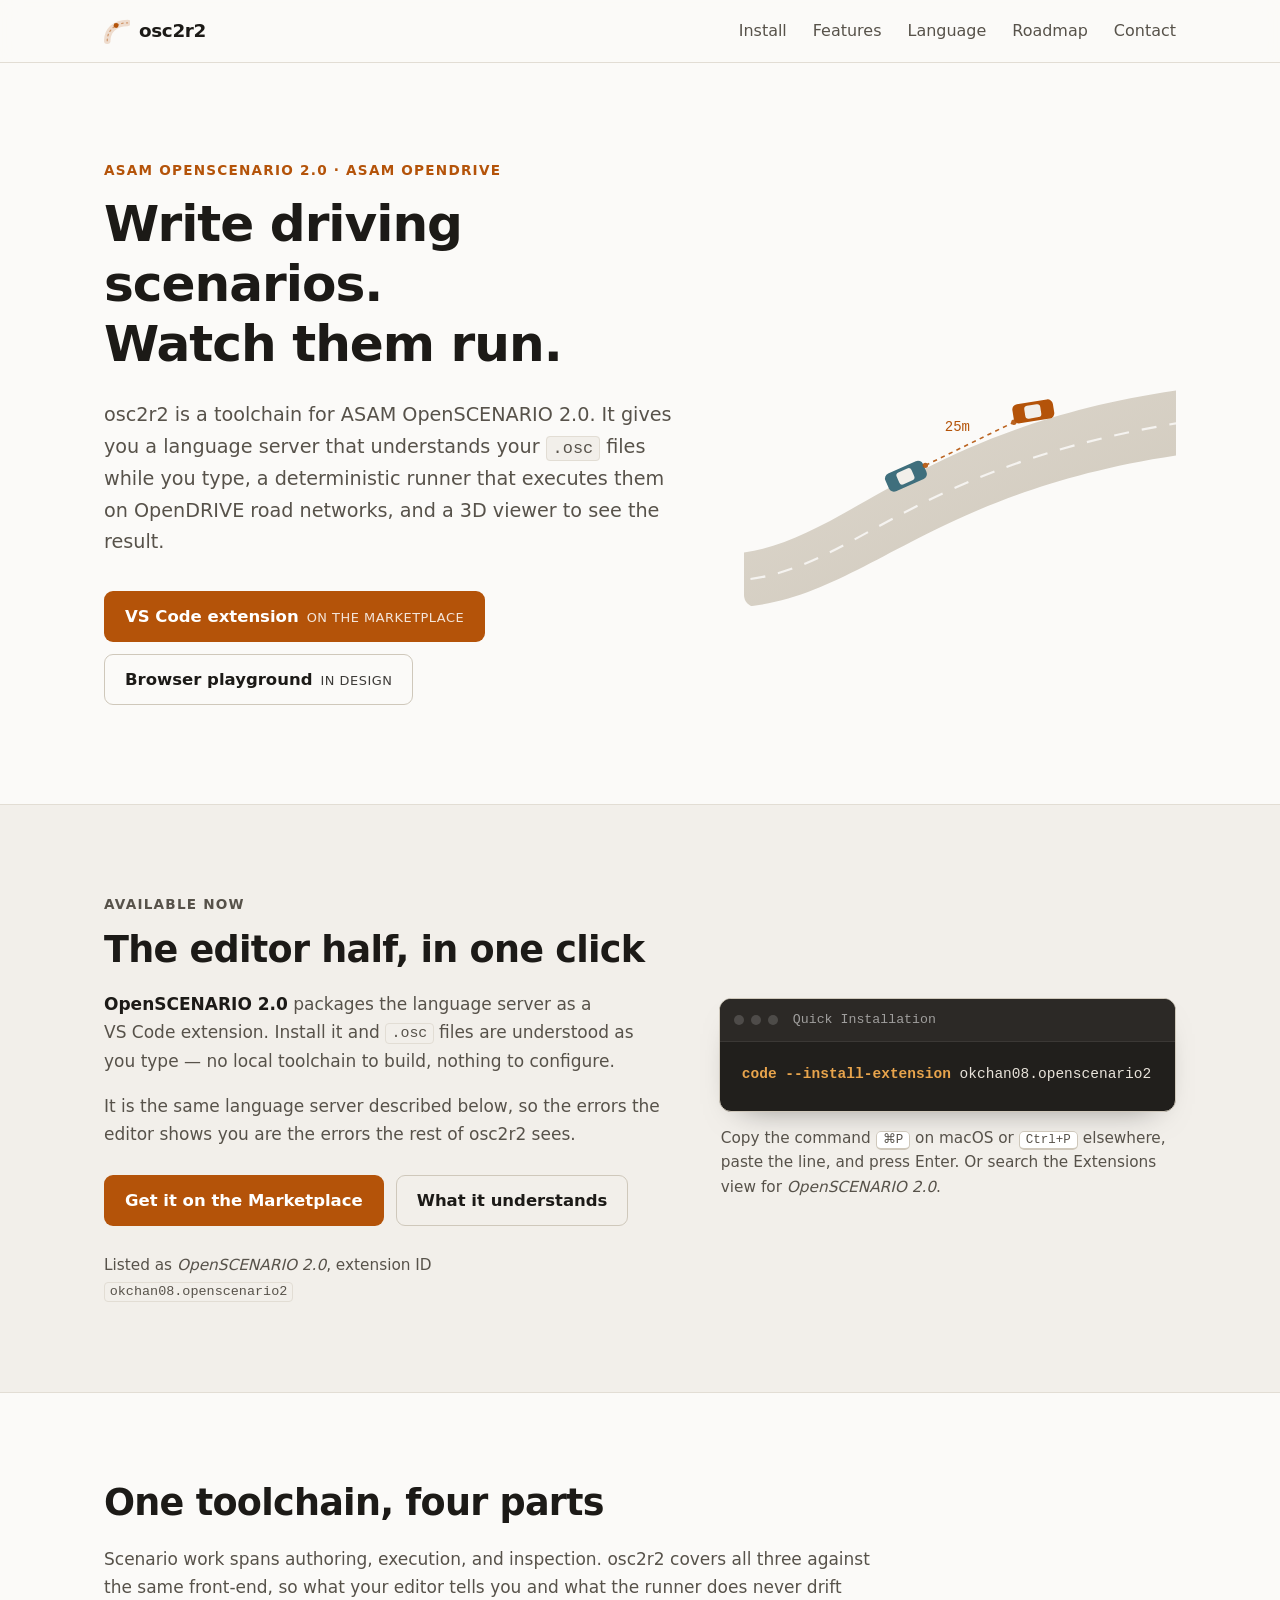
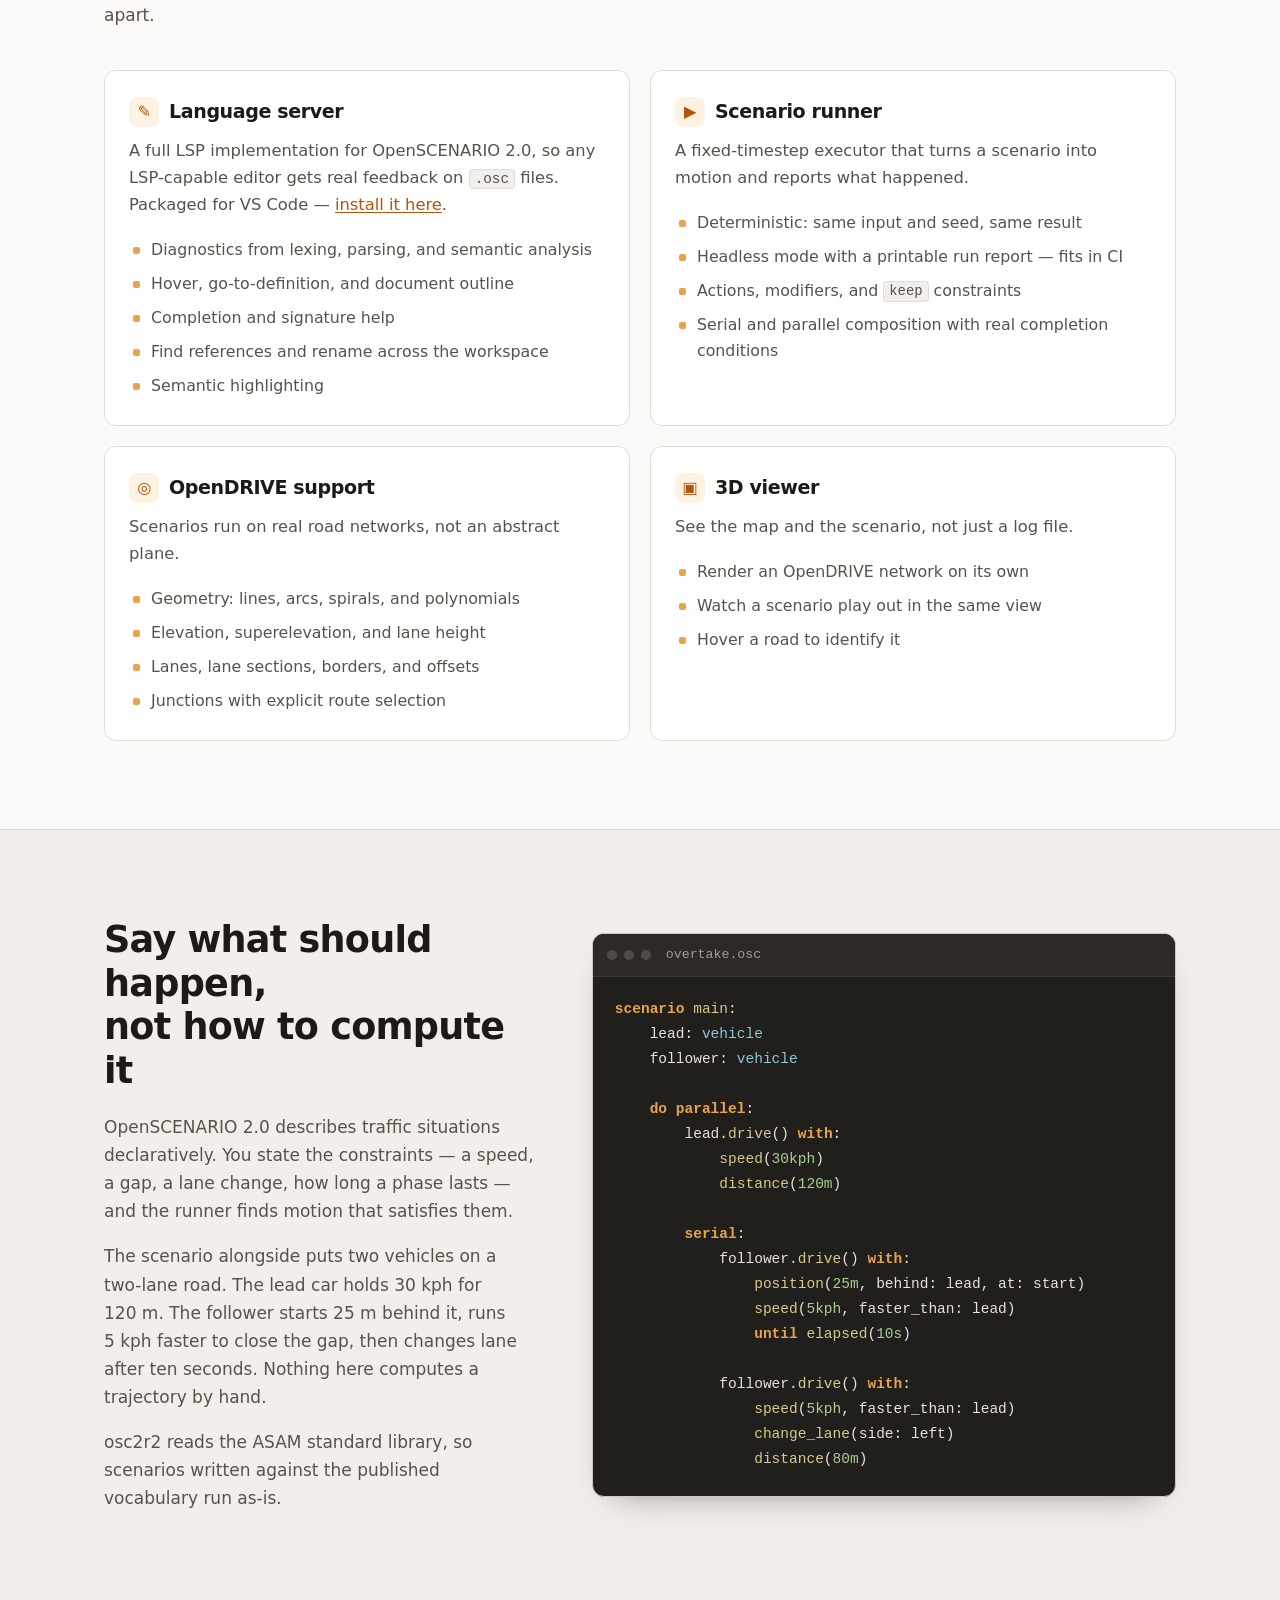
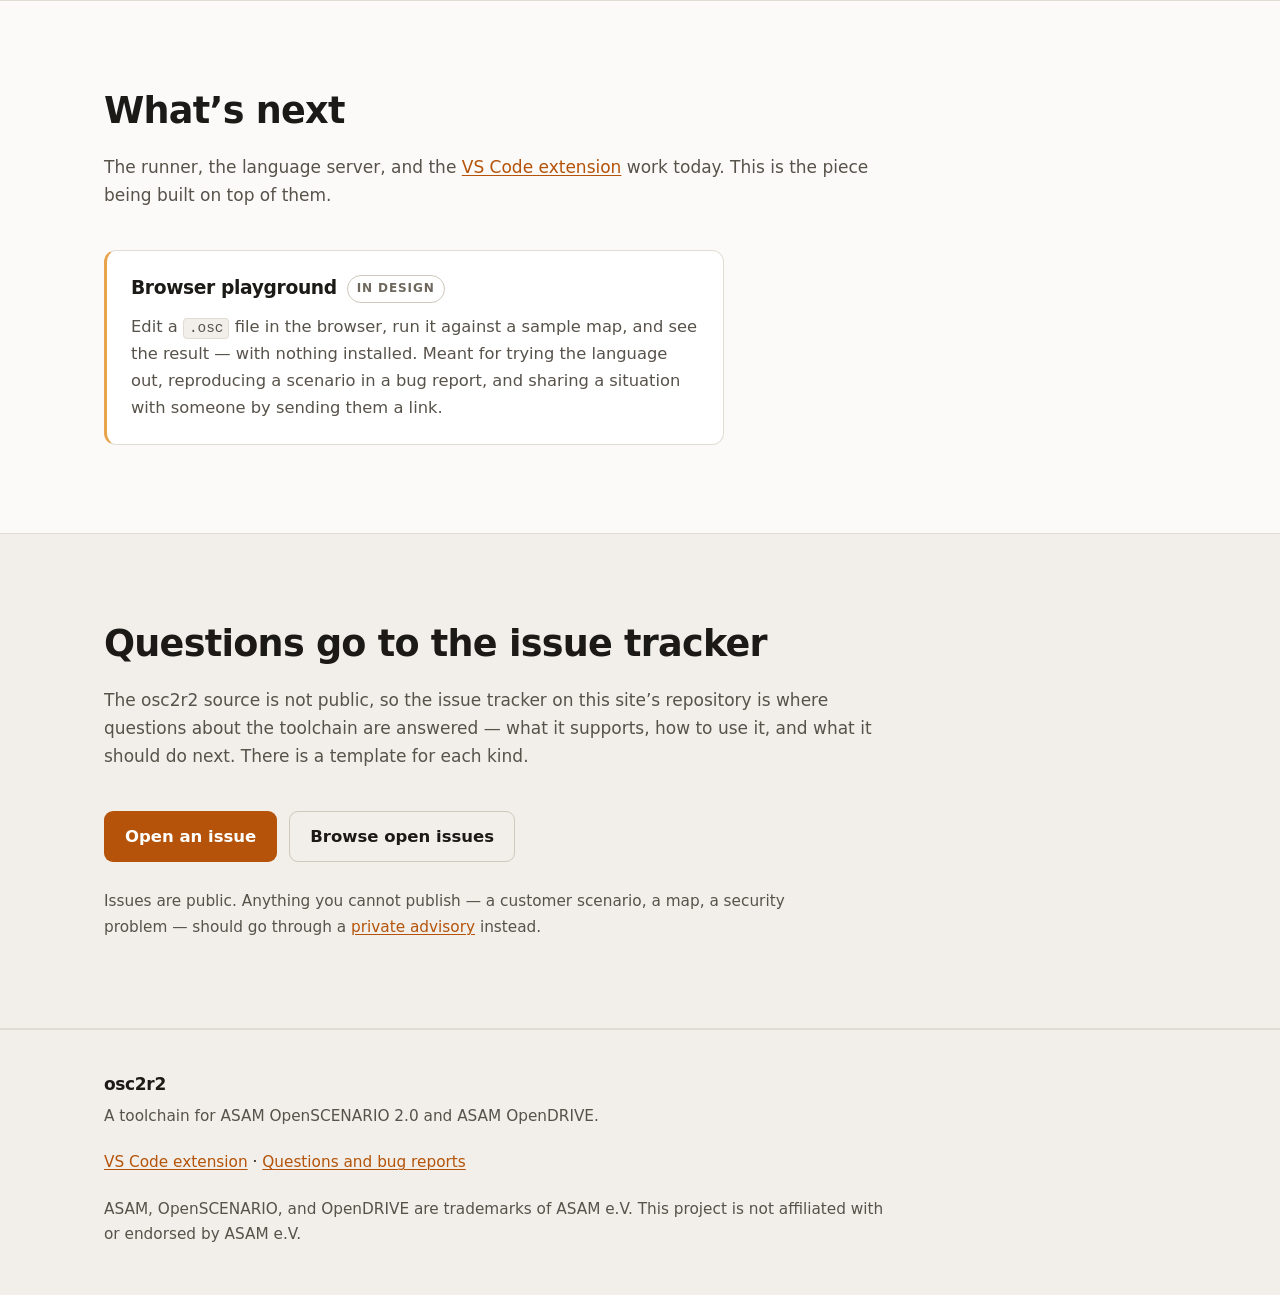
==== site/index.html @ 46c001ae "update site" ====
<!DOCTYPE html>
<html lang="en">
<head>
<meta charset="utf-8">
<meta name="viewport" content="width=device-width, initial-scale=1">
<title>osc2r2 — an OpenSCENARIO 2.0 toolchain</title>
<meta name="description" content="osc2r2 is a toolchain for ASAM OpenSCENARIO 2.0 and OpenDRIVE: a language server for authoring scenarios — available now as a VS Code extension — a deterministic runner for executing them, and a 3D viewer for watching them play out.">
<link rel="icon" href="favicon.svg" type="image/svg+xml">
<link rel="stylesheet" href="style.css">

<!-- Browser chrome on mobile. Two entries so it tracks the OS scheme like the
     rest of the page; the values are --bg from each half of style.css. -->
<meta name="theme-color" content="#fbfaf8" media="(prefers-color-scheme: light)">
<meta name="theme-color" content="#161513" media="(prefers-color-scheme: dark)">

<!--
  The only absolute URLs in the site. Open Graph requires them — a relative
  og:image is ignored by every consumer — so these four are the one thing that
  must be edited when the site moves to a custom domain. Everything else on the
  page is relative and moves for free. See "URL" in README.md.
-->
<link rel="canonical" href="https://okchan08.github.io/osc2r2-site/">
<meta property="og:url" content="https://okchan08.github.io/osc2r2-site/">
<meta property="og:title" content="osc2r2 — an OpenSCENARIO 2.0 toolchain">
<meta property="og:description" content="Author, run, and inspect ASAM OpenSCENARIO 2.0 scenarios on OpenDRIVE maps. The VS Code extension is on the Marketplace.">
<meta property="og:type" content="website">
<meta property="og:image" content="https://okchan08.github.io/osc2r2-site/og.png">
<meta property="og:image:width" content="1200">
<meta property="og:image:height" content="630">
<meta property="og:image:alt" content="osc2r2 — a toolchain for ASAM OpenSCENARIO 2.0 and OpenDRIVE.">
<meta name="twitter:card" content="summary_large_image">
</head>
<body>

<a class="skip" href="#main">Skip to content</a>

<header class="site-header">
  <div class="wrap header-inner">
    <a class="brand" href="./">
      <svg class="brand-mark" viewBox="0 0 32 32" aria-hidden="true" focusable="false">
        <path d="M4 28C4 16 13 6 29 6" fill="none" stroke="currentColor" stroke-width="8" stroke-linecap="round" opacity=".18"/>
        <path d="M4 28C4 16 13 6 29 6" fill="none" stroke="currentColor" stroke-width="1.5" stroke-linecap="round" stroke-dasharray="2 4" opacity=".5"/>
        <circle cx="14.9" cy="9.3" r="3" fill="currentColor"/>
      </svg>
      <span class="brand-name">osc2r2</span>
    </a>
    <nav class="site-nav" aria-label="Sections">
      <a class="nav-install" href="#install">Install</a>
      <a href="#features">Features</a>
      <a href="#language">Language</a>
      <a href="#roadmap">Roadmap</a>
      <a href="#contact">Contact</a>
    </nav>
  </div>
</header>

<main id="main">

  <!-- ─────────────────────────── hero ─────────────────────────── -->
  <section class="hero">
    <div class="wrap hero-grid">
      <div class="hero-copy">
        <p class="eyebrow">ASAM OpenSCENARIO 2.0 &middot; ASAM OpenDRIVE</p>
        <h1>Write driving scenarios.<br>Watch them run.</h1>
        <p class="lede">
          osc2r2 is a toolchain for ASAM OpenSCENARIO&nbsp;2.0. It gives you a
          language server that understands your <code>.osc</code> files while you
          type, a deterministic runner that executes them on OpenDRIVE road
          networks, and a 3D viewer to see the result.
        </p>
        <div class="cta-row">
          <a class="btn btn-primary" href="https://marketplace.visualstudio.com/items?itemName=okchan08.openscenario2">
            VS&nbsp;Code extension
            <span class="btn-note">on the Marketplace</span>
          </a>
          <a class="btn btn-ghost" href="#roadmap">
            Browser playground
            <span class="btn-note">in design</span>
          </a>
        </div>
      </div>

      <div class="hero-art" aria-hidden="true">
        <svg viewBox="0 0 400 300" role="presentation">
          <defs>
            <linearGradient id="road" x1="0" y1="0" x2="1" y2="1">
              <stop offset="0%" stop-color="var(--road-a)"/>
              <stop offset="100%" stop-color="var(--road-b)"/>
            </linearGradient>
          </defs>
          <!-- carriageway -->
          <path d="M-20 250 C 90 250, 150 130, 420 96 L 420 156 C 160 190, 110 300, -20 300 Z" fill="url(#road)"/>
          <!-- centre line -->
          <path d="M-20 275 C 100 275, 140 168, 420 126" fill="none" stroke="var(--road-line)" stroke-width="2" stroke-dasharray="14 12" opacity=".85"/>
          <!-- lead vehicle -->
          <g transform="translate(268 118) rotate(-9)">
            <rect x="-19" y="-9" width="38" height="18" rx="5" fill="var(--car-a)"/>
            <rect x="-8" y="-6" width="15" height="12" rx="3" fill="var(--car-glass)"/>
          </g>
          <!-- following vehicle -->
          <g transform="translate(150 178) rotate(-24)">
            <rect x="-19" y="-9" width="38" height="18" rx="5" fill="var(--car-b)"/>
            <rect x="-8" y="-6" width="15" height="12" rx="3" fill="var(--car-glass)"/>
          </g>
          <!-- gap annotation between the two -->
          <g stroke="var(--accent)" stroke-width="1.5" fill="none" opacity=".9">
            <path d="M168 168 L250 128" stroke-dasharray="4 4"/>
            <circle cx="168" cy="168" r="2.5" fill="var(--accent)" stroke="none"/>
            <circle cx="250" cy="128" r="2.5" fill="var(--accent)" stroke="none"/>
          </g>
          <text x="186" y="136" fill="var(--accent)" font-size="13" font-family="ui-monospace, monospace">25m</text>
        </svg>
      </div>
    </div>
  </section>

  <!-- ─────────────────────────── install ──────────────────────── -->
  <section id="install" class="section section-alt">
    <div class="wrap install-grid">
      <div class="install-copy">
        <p class="eyebrow">Available now</p>
        <h2 class="section-title">The editor half, in one click</h2>
        <p>
          <strong>OpenSCENARIO&nbsp;2.0</strong> packages the language server as a
          VS&nbsp;Code extension. Install it and <code>.osc</code> files are
          understood as you type — no local toolchain to build, nothing to
          configure.
        </p>
        <p>
          It is the same language server described below, so the errors the
          editor shows you are the errors the rest of osc2r2 sees.
        </p>
        <div class="cta-row">
          <a class="btn btn-primary" href="https://marketplace.visualstudio.com/items?itemName=okchan08.openscenario2">
            Get it on the Marketplace
          </a>
          <a class="btn btn-ghost" href="#features">
            What it understands
          </a>
        </div>
        <p class="muted small">
          Listed as <em>OpenSCENARIO&nbsp;2.0</em>, extension&nbsp;ID
          <code>okchan08.openscenario2</code>
        </p>
      </div>

      <div class="install-cmd">
        <div class="code-frame">
          <div class="code-bar" aria-hidden="true">
            <span class="dot"></span><span class="dot"></span><span class="dot"></span>
            <span class="code-name">Quick Installation</span>
          </div>
<pre tabindex="0" role="region" aria-label="Install command for VS Code Quick Open"><code><span class="k">code --install-extension</span> okchan08.openscenario2</code></pre>
        </div>
        <p class="muted small install-hint">
          Copy the command <kbd>&#8984;P</kbd> on macOS or
          <kbd>Ctrl+P</kbd> elsewhere, paste the line, and press
          Enter. Or search the Extensions view for
          <em>OpenSCENARIO&nbsp;2.0</em>.
        </p>
      </div>
    </div>
  </section>

  <!-- ────────────────────────── features ──────────────────────── -->
  <section id="features" class="section">
    <div class="wrap">
      <h2 class="section-title">One toolchain, four parts</h2>
      <p class="section-lede">
        Scenario work spans authoring, execution, and inspection. osc2r2 covers
        all three against the same front-end, so what your editor tells you and
        what the runner does never drift apart.
      </p>

      <div class="cards">
        <article class="card">
          <h3><span class="card-icon" aria-hidden="true">&#9998;</span> Language server</h3>
          <p>
            A full LSP implementation for OpenSCENARIO&nbsp;2.0, so any LSP-capable
            editor gets real feedback on <code>.osc</code> files. Packaged for
            VS&nbsp;Code — <a href="#install">install it here</a>.
          </p>
          <ul class="tick">
            <li>Diagnostics from lexing, parsing, and semantic analysis</li>
            <li>Hover, go-to-definition, and document outline</li>
            <li>Completion and signature help</li>
            <li>Find references and rename across the workspace</li>
            <li>Semantic highlighting</li>
          </ul>
        </article>

        <article class="card">
          <h3><span class="card-icon" aria-hidden="true">&#9654;</span> Scenario runner</h3>
          <p>
            A fixed-timestep executor that turns a scenario into motion and
            reports what happened.
          </p>
          <ul class="tick">
            <li>Deterministic: same input and seed, same result</li>
            <li>Headless mode with a printable run report — fits in CI</li>
            <li>Actions, modifiers, and <code>keep</code> constraints</li>
            <li>Serial and parallel composition with real completion conditions</li>
          </ul>
        </article>

        <article class="card">
          <h3><span class="card-icon" aria-hidden="true">&#9678;</span> OpenDRIVE support</h3>
          <p>
            Scenarios run on real road networks, not an abstract plane.
          </p>
          <ul class="tick">
            <li>Geometry: lines, arcs, spirals, and polynomials</li>
            <li>Elevation, superelevation, and lane height</li>
            <li>Lanes, lane sections, borders, and offsets</li>
            <li>Junctions with explicit route selection</li>
          </ul>
        </article>

        <article class="card">
          <h3><span class="card-icon" aria-hidden="true">&#9635;</span> 3D viewer</h3>
          <p>
            See the map and the scenario, not just a log file.
          </p>
          <ul class="tick">
            <li>Render an OpenDRIVE network on its own</li>
            <li>Watch a scenario play out in the same view</li>
            <li>Hover a road to identify it</li>
          </ul>
        </article>
      </div>
    </div>
  </section>

  <!-- ────────────────────────── language ──────────────────────── -->
  <section id="language" class="section section-alt">
    <div class="wrap lang-grid">
      <div class="lang-copy">
        <h2 class="section-title">Say what should happen,<br>not how to compute it</h2>
        <p>
          OpenSCENARIO&nbsp;2.0 describes traffic situations declaratively. You
          state the constraints — a speed, a gap, a lane change, how long a phase
          lasts — and the runner finds motion that satisfies them.
        </p>
        <p>
          The scenario alongside puts two vehicles on a two-lane road. The lead
          car holds 30&nbsp;kph for 120&nbsp;m. The follower starts 25&nbsp;m
          behind it, runs 5&nbsp;kph faster to close the gap, then changes lane
          after ten seconds. Nothing here computes a trajectory by hand.
        </p>
        <p class="muted">
          osc2r2 reads the ASAM standard library, so scenarios written against the
          published vocabulary run as-is.
        </p>
      </div>

      <div class="lang-code">
        <div class="code-frame">
          <div class="code-bar" aria-hidden="true">
            <span class="dot"></span><span class="dot"></span><span class="dot"></span>
            <span class="code-name">overtake.osc</span>
          </div>
<pre tabindex="0" role="region" aria-label="Example scenario: overtake.osc"><code><span class="k">scenario</span> <span class="fn">main</span>:
    lead: <span class="ty">vehicle</span>
    follower: <span class="ty">vehicle</span>

    <span class="k">do</span> <span class="k">parallel</span>:
        lead.<span class="fn">drive</span>() <span class="k">with</span>:
            <span class="fn">speed</span>(<span class="n">30kph</span>)
            <span class="fn">distance</span>(<span class="n">120m</span>)

        <span class="k">serial</span>:
            follower.<span class="fn">drive</span>() <span class="k">with</span>:
                <span class="fn">position</span>(<span class="n">25m</span>, behind: lead, at: start)
                <span class="fn">speed</span>(<span class="n">5kph</span>, faster_than: lead)
                <span class="k">until</span> <span class="fn">elapsed</span>(<span class="n">10s</span>)

            follower.<span class="fn">drive</span>() <span class="k">with</span>:
                <span class="fn">speed</span>(<span class="n">5kph</span>, faster_than: lead)
                <span class="fn">change_lane</span>(side: left)
                <span class="fn">distance</span>(<span class="n">80m</span>)</code></pre>
        </div>
      </div>
    </div>
  </section>

  <!-- ────────────────────────── roadmap ───────────────────────── -->
  <section id="roadmap" class="section">
    <div class="wrap">
      <h2 class="section-title">What&rsquo;s next</h2>
      <p class="section-lede">
        The runner, the language server, and the
        <a href="#install">VS&nbsp;Code extension</a> work today. This is the
        piece being built on top of them.
      </p>

      <ol class="roadmap">
        <li>
          <div class="rm-head">
            <h3>Browser playground</h3>
            <span class="tag">in design</span>
          </div>
          <p>
            Edit a <code>.osc</code> file in the browser, run it against a sample
            map, and see the result — with nothing installed. Meant for trying the
            language out, reproducing a scenario in a bug report, and sharing a
            situation with someone by sending them a link.
          </p>
        </li>
      </ol>
    </div>
  </section>

  <!-- ────────────────────────── contact ───────────────────────── -->
  <section id="contact" class="section section-alt">
    <div class="wrap">
      <h2 class="section-title">Questions go to the issue tracker</h2>
      <p class="section-lede">
        The osc2r2 source is not public, so the issue tracker on this site&rsquo;s
        repository is where questions about the toolchain are answered — what it
        supports, how to use it, and what it should do next. There is a template
        for each kind.
      </p>
      <div class="cta-row">
        <a class="btn btn-primary" href="https://github.com/okchan08/osc2r2-site/issues/new/choose">
          Open an issue
        </a>
        <a class="btn btn-ghost" href="https://github.com/okchan08/osc2r2-site/issues">
          Browse open issues
        </a>
      </div>
      <p class="muted small contact-note">
        Issues are public. Anything you cannot publish — a customer scenario, a
        map, a security problem — should go through a
        <a href="https://github.com/okchan08/osc2r2-site/security/advisories/new">private
        advisory</a> instead.
      </p>
    </div>
  </section>

</main>

<footer class="site-footer">
  <div class="wrap footer-inner">
    <p class="footer-brand">osc2r2</p>
    <p class="muted small">
      A toolchain for ASAM OpenSCENARIO&nbsp;2.0 and ASAM OpenDRIVE.
    </p>
    <p class="small">
      <a href="https://marketplace.visualstudio.com/items?itemName=okchan08.openscenario2">VS&nbsp;Code extension</a>
      &middot;
      <a href="https://github.com/okchan08/osc2r2-site/issues">Questions and bug reports</a>
    </p>
    <p class="muted small">
      ASAM, OpenSCENARIO, and OpenDRIVE are trademarks of ASAM&nbsp;e.V.
      This project is not affiliated with or endorsed by ASAM&nbsp;e.V.
    </p>
  </div>
</footer>

</body>
</html>
---- site/style.css ----
/* osc2r2 landing page
 *
 * Hand-written CSS, no build step and no external requests: the whole site is
 * index.html + this file + favicon.svg, which is what makes the deploy workflow
 * a plain upload. Keep it that way — a font or script from a CDN would add a
 * third-party dependency to a page that does not need one.
 *
 * Both colour schemes are defined below. The page follows the visitor's OS
 * setting; there is no toggle, so every colour must be readable in both.
 */

/* ─────────────────────────────── tokens ─────────────────────────────── */

:root {
  color-scheme: light dark;

  --bg:          #fbfaf8;
  --bg-alt:      #f2efea;
  --surface:     #ffffff;
  --border:      #e2ddd4;
  --border-firm: #cfc8bb;

  --text:        #1c1a17;
  --text-soft:   #57524a;
  /* Dark enough to clear 4.5:1 on --bg. This token carries real prose
   * (.rm-foot) and the roadmap tags, not just hairlines, so it cannot be
   * treated as a decorative grey. */
  --text-faint:  #6f685e;

  --accent:      #b45309;
  --accent-soft: #fef3e2;
  --accent-line: #e8a44c;

  --code-bg:     #211f1c;
  --code-text:   #e8e3da;
  --code-k:      #e8a44c;   /* keywords  */
  --code-ty:     #8ec7d6;   /* types     */
  --code-fn:     #d9c98a;   /* calls     */
  --code-n:      #a9cf94;   /* literals  */
  --code-bar:    #2c2926;

  /* hero illustration */
  --road-a:      #ded8ce;
  --road-b:      #cfc8bb;
  --road-line:   #fbfaf8;
  --car-a:       #b45309;
  --car-b:       #3f6f7d;
  --car-glass:   #f2efea;

  --radius:      12px;
  --wrap:        1120px;

  /* The sticky header's height (min-height + its bottom border). Anchor targets
   * subtract it via scroll-margin-top; without that the nav scrolls a heading
   * to y=0, which is underneath the header. */
  --header-h:    63px;
}

@media (prefers-color-scheme: dark) {
  :root {
    --bg:          #161513;
    --bg-alt:      #1e1c1a;
    --surface:     #211f1c;
    --border:      #322f2b;
    --border-firm: #45413b;

    --text:        #f0ece5;
    --text-soft:   #b3aba1;
    /* Lifted from the light-mode value's mirror so it also clears 4.5:1 against
     * --surface, which is lighter than --bg and is where the tags sit. */
    --text-faint:  #9a9186;

    --accent:      #f0a955;
    --accent-soft: #2b2114;
    --accent-line: #a5702c;

    --code-bg:     #100f0e;
    --code-bar:    #1c1a18;

    --road-a:      #33302c;
    --road-b:      #26241f;
    --road-line:   #6a635a;
    --car-a:       #f0a955;
    --car-b:       #6aa8ba;
    --car-glass:   #161513;
  }
}

/* ─────────────────────────────── base ───────────────────────────────── */

*, *::before, *::after { box-sizing: border-box; }

/* 106.25% of a 16px default = 17px, set on the root rather than on <body> so
 * that `rem` resolves against the same size the body text is actually rendered
 * at. With `body { font-size: 17px }` every rem in this file would still be
 * 16px-based, and the type scale would silently drift from its intent. Kept as
 * a percentage, not px, so a visitor's own default size still scales it. */
html { font-size: 106.25%; }

html { scroll-behavior: smooth; }
@media (prefers-reduced-motion: reduce) {
  html { scroll-behavior: auto; }
}

/* Every in-page anchor lands under the sticky header without this. */
:where(#main, .section) {
  scroll-margin-top: calc(var(--header-h) + 16px);
}

body {
  margin: 0;
  background: var(--bg);
  color: var(--text);
  font-family: ui-sans-serif, system-ui, -apple-system, "Segoe UI", Roboto,
               "Helvetica Neue", Arial, "Noto Sans", sans-serif;
  line-height: 1.65;
  -webkit-font-smoothing: antialiased;
  text-rendering: optimizeLegibility;
}

h1, h2, h3 {
  line-height: 1.2;
  letter-spacing: -0.02em;
  margin: 0;
  font-weight: 650;
}

p { margin: 0 0 1em; }
p:last-child { margin-bottom: 0; }

a { color: var(--accent); text-decoration-thickness: 1px; text-underline-offset: 2px; }

code, pre {
  font-family: ui-monospace, SFMono-Regular, "SF Mono", Menlo, Consolas,
               "Liberation Mono", monospace;
}

/* Inline code sits inside running prose, so it must not change the line box. */
code {
  font-size: 0.88em;
  background: var(--bg-alt);
  border: 1px solid var(--border);
  border-radius: 4px;
  padding: 0.1em 0.35em;
}

.wrap {
  max-width: var(--wrap);
  margin-inline: auto;
  padding-inline: 24px;
}

.muted  { color: var(--text-soft); }
.small  { font-size: 0.9rem; }

.skip {
  position: absolute;
  left: -9999px;
}
.skip:focus {
  left: 12px;
  top: 12px;
  z-index: 10;
  background: var(--surface);
  border: 1px solid var(--border-firm);
  border-radius: 8px;
  padding: 8px 14px;
}

/* `pre` is in here because the code block carries tabindex="0" so its horizontal
 * overflow is keyboard-scrollable; a tab stop with no visible ring is worse than
 * no tab stop. Its offset is negative so the ring sits inside .code-frame's
 * rounded corners instead of being clipped by its overflow: hidden. */
:where(a, button):focus-visible {
  outline: 2px solid var(--accent);
  outline-offset: 3px;
  border-radius: 4px;
}
.code-frame pre:focus-visible {
  outline: 2px solid var(--accent);
  outline-offset: -2px;
}

/* ────────────────────────────── header ──────────────────────────────── */

.site-header {
  position: sticky;
  top: 0;
  z-index: 5;
  background: color-mix(in srgb, var(--bg) 88%, transparent);
  -webkit-backdrop-filter: blur(10px);
  backdrop-filter: blur(10px);
  border-bottom: 1px solid var(--border);
}

.header-inner {
  display: flex;
  align-items: center;
  justify-content: space-between;
  gap: 20px;
  min-height: 62px;
}

.brand {
  display: inline-flex;
  align-items: center;
  gap: 9px;
  color: var(--text);
  text-decoration: none;
  font-weight: 650;
  letter-spacing: -0.02em;
}
.brand-mark { width: 26px; height: 26px; color: var(--accent); flex: none; }
.brand-name { font-size: 1.08rem; }

.site-nav {
  display: flex;
  gap: 26px;
  font-size: 0.94rem;
}
.site-nav a {
  color: var(--text-soft);
  text-decoration: none;
}
.site-nav a:hover { color: var(--text); }

/* Narrow screens tighten the nav rather than hiding it: dropping the links would
 * leave scrolling as the only way to reach a section, and a menu button is
 * machinery this page should not need. */
@media (max-width: 560px) {
  .site-nav { gap: 15px; font-size: 0.84rem; }
  .header-inner { gap: 12px; }

  /* The four labels below are what the widths above were measured against, and
   * a fifth puts the row back over a 320px viewport. Install is the one link
   * that can go: it is the first section under the hero, and the hero's own
   * primary button — on screen at the same time — is the same destination. */
  .nav-install { display: none; }
}

/* Tightening alone is not enough — measured at 320px, the wordmark plus three
 * labels come to 343px and the whole page scrolls sideways. Retiring the
 * wordmark buys back more than the ~55px needed; the mark beside it still links
 * home, so nothing is lost but a repetition of the name in the <title>.
 *
 * Moved off-screen rather than `display: none` because the mark is
 * aria-hidden: hiding the text outright would leave the home link with no
 * accessible name at all. Same technique as .skip above. */
@media (max-width: 420px) {
  .brand-name {
    position: absolute;
    left: -9999px;
  }
}

/* ─────────────────────────────── hero ───────────────────────────────── */

.hero {
  padding: clamp(48px, 8vw, 96px) 0 clamp(40px, 6vw, 72px);
  border-bottom: 1px solid var(--border);
}

.hero-grid {
  display: grid;
  /* The copy column takes the larger share so the h1's two sentences each fit
   * on one line at its maximum size — the <br> between them is the intended
   * break, and a column narrow enough to wrap "Write driving scenarios."
   * produces a ragged third line instead. */
  grid-template-columns: minmax(0, 1.15fr) minmax(0, 0.85fr);
  gap: clamp(32px, 5vw, 56px);
  align-items: center;
}

.eyebrow {
  font-size: 0.8rem;
  font-weight: 600;
  letter-spacing: 0.09em;
  text-transform: uppercase;
  color: var(--accent);
  margin-bottom: 0.9em;
}

.hero h1 {
  font-size: clamp(2.05rem, 4.4vw, 2.95rem);
  margin-bottom: 0.5em;
}

.lede {
  font-size: clamp(1.02rem, 1.6vw, 1.13rem);
  color: var(--text-soft);
  max-width: 34em;
  margin-bottom: 1.7em;
}

.cta-row {
  display: flex;
  flex-wrap: wrap;
  gap: 12px;
  margin-bottom: 1.6em;
}

.btn {
  display: inline-flex;
  align-items: baseline;
  gap: 8px;
  padding: 11px 20px;
  border-radius: 9px;
  font-size: 0.97rem;
  font-weight: 560;
  text-decoration: none;
  border: 1px solid transparent;
  transition: transform 0.12s ease, background-color 0.12s ease;
}
.btn:hover { transform: translateY(-1px); }
@media (prefers-reduced-motion: reduce) {
  .btn { transition: none; }
  .btn:hover { transform: none; }
}

.btn-primary {
  background: var(--accent);
  color: #fff;
}
@media (prefers-color-scheme: dark) {
  /* The dark accent is a light amber; white text on it fails contrast. */
  .btn-primary { color: #1a1611; }
}

.btn-ghost {
  background: transparent;
  color: var(--text);
  border-color: var(--border-firm);
}
.btn-ghost:hover { background: var(--bg-alt); }

/* The status chip inside a CTA ("coming soon"). Sized down and set in caps so
 * it reads as a label on the button rather than part of its name. */
.btn-note {
  font-size: 0.76rem;
  font-weight: 500;
  letter-spacing: 0.04em;
  text-transform: uppercase;
  opacity: 0.85;
}

.hero-art svg {
  width: 100%;
  height: auto;
  display: block;
  border-radius: var(--radius);
}

@media (max-width: 820px) {
  .hero-grid { grid-template-columns: minmax(0, 1fr); }
  .hero-art { order: -1; max-width: 420px; margin-inline: auto; width: 100%; }
}

/* ───────────────────────────── sections ─────────────────────────────── */

.section {
  padding: clamp(52px, 8vw, 88px) 0;
}
/* The hero already draws a rule under itself; when an alt section follows it
 * directly the two hairlines stack into a 2px band. */
.hero + .section-alt { border-top: 0; }

.section-alt {
  background: var(--bg-alt);
  border-block: 1px solid var(--border);
}

.section-title {
  font-size: clamp(1.6rem, 3.4vw, 2.15rem);
  margin-bottom: 0.55em;
}

.section-lede {
  color: var(--text-soft);
  max-width: 46em;
  margin-bottom: 2.4em;
}

/* ────────────────────────── install section ─────────────────────────── */

/* Copy on the left, the command to paste on the right — the same two-column
 * shape as the language section, mirrored so the prose leads. The command
 * column is the narrower one: it holds a single short line. */
.install-grid {
  display: grid;
  grid-template-columns: minmax(0, 1.1fr) minmax(0, 0.9fr);
  gap: clamp(32px, 5vw, 56px);
  align-items: center;
}

.install-copy p {
  color: var(--text-soft);
  max-width: 34em;
}
.install-copy .section-title { margin-bottom: 0.5em; }
.install-copy strong { color: var(--text); font-weight: 620; }
.install-copy .cta-row { margin-top: 1.6em; }
.install-copy .cta-row + .muted { margin: 0; }

/* Same zero-minimum reasoning as .lang-code below: the command must scroll
 * inside its frame rather than widen the page. */
.install-cmd { min-width: 0; }

.install-hint {
  margin: 14px 2px 0;
  line-height: 1.6;
}

kbd {
  font-family: ui-monospace, SFMono-Regular, Menlo, Consolas, monospace;
  font-size: 0.82em;
  padding: 1px 6px;
  border: 1px solid var(--border-firm);
  border-bottom-width: 2px;
  border-radius: 5px;
  background: var(--surface);
  color: var(--text-soft);
  white-space: nowrap;
}

@media (max-width: 900px) {
  .install-grid { grid-template-columns: minmax(0, 1fr); }
}

/* ─────────────────────────── feature cards ──────────────────────────── */

/* Two columns, not `auto-fit`: there are four cards, and auto-fit lands on
 * three at desktop widths, orphaning the fourth on a row of its own. A 2x2
 * block also matches the heading's claim of four parts. */
.cards {
  display: grid;
  grid-template-columns: minmax(0, 1fr);
  gap: 20px;
}
@media (min-width: 720px) {
  .cards { grid-template-columns: repeat(2, minmax(0, 1fr)); }
}

.card {
  background: var(--surface);
  border: 1px solid var(--border);
  border-radius: var(--radius);
  padding: 26px 24px;
}

.card h3 {
  display: flex;
  align-items: center;
  gap: 10px;
  font-size: 1.12rem;
  margin-bottom: 0.6em;
}

.card-icon {
  display: inline-grid;
  place-items: center;
  width: 30px;
  height: 30px;
  flex: none;
  border-radius: 8px;
  background: var(--accent-soft);
  color: var(--accent);
  font-size: 0.95rem;
  line-height: 1;
}

.card > p {
  color: var(--text-soft);
  font-size: 0.96rem;
  margin-bottom: 1.1em;
}

.tick {
  list-style: none;
  margin: 0;
  padding: 0;
  font-size: 0.93rem;
}
.tick li {
  position: relative;
  padding-left: 22px;
  margin-bottom: 0.5em;
  color: var(--text-soft);
}
.tick li:last-child { margin-bottom: 0; }
.tick li::before {
  content: "";
  position: absolute;
  left: 4px;
  top: 0.66em;
  width: 7px;
  height: 7px;
  border-radius: 2px;
  background: var(--accent-line);
}

/* ───────────────────────── language section ─────────────────────────── */

.lang-grid {
  display: grid;
  grid-template-columns: minmax(0, 0.85fr) minmax(0, 1.15fr);
  gap: clamp(32px, 5vw, 56px);
  align-items: center;
}

.lang-copy p {
  color: var(--text-soft);
  max-width: 34em;
}
.lang-copy .section-title { color: var(--text); }

/* A grid track defaults to `min-width: auto`, which is the *content's* minimum
 * — and the code block's minimum is its longest unwrappable line. Without an
 * explicit zero minimum the track grows past the viewport, the whole page
 * scrolls sideways, and the prose gets clipped rather than the code scrolling
 * inside its own frame. Same reason the single-column overrides below use
 * minmax(0, 1fr) instead of a bare 1fr. */
.lang-code { min-width: 0; }

@media (max-width: 900px) {
  .lang-grid { grid-template-columns: minmax(0, 1fr); }
}

/* ───────────────────────────── code block ───────────────────────────── */

.code-frame {
  background: var(--code-bg);
  border: 1px solid var(--border-firm);
  border-radius: var(--radius);
  overflow: hidden;
  box-shadow: 0 14px 34px -22px rgb(0 0 0 / 0.55);
}

.code-bar {
  display: flex;
  align-items: center;
  gap: 7px;
  padding: 10px 14px;
  background: var(--code-bar);
  border-bottom: 1px solid rgb(255 255 255 / 0.07);
}
.dot {
  width: 10px;
  height: 10px;
  border-radius: 50%;
  background: rgb(255 255 255 / 0.16);
}
/* 0.55 rather than the 0.42 this started at: composited over --code-bar that
 * lands around 5.5:1, where 0.42 sat at 3.8:1 and missed 4.5:1. It is a real
 * filename, small and monospaced, so it needs to be readable and not just
 * present. */
.code-name {
  margin-left: 8px;
  font-family: ui-monospace, SFMono-Regular, Menlo, Consolas, monospace;
  font-size: 0.78rem;
  color: rgb(255 255 255 / 0.55);
}

/* Long scenario lines must scroll inside the frame, never widen the page. */
.code-frame pre {
  margin: 0;
  padding: 20px 22px 24px;
  overflow-x: auto;
  font-size: 0.855rem;
  line-height: 1.72;
  color: var(--code-text);
  tab-size: 4;
}
.code-frame code {
  background: none;
  border: 0;
  padding: 0;
  font-size: inherit;
  color: inherit;
  white-space: pre;
}

.code-frame .k  { color: var(--code-k);  font-weight: 600; }
.code-frame .ty { color: var(--code-ty); }
.code-frame .fn { color: var(--code-fn); }
.code-frame .n  { color: var(--code-n); }

/* ─────────────────────────────  roadmap  ────────────────────────────── */

.roadmap {
  list-style: none;
  margin: 0;
  padding: 0;
  display: grid;
  grid-template-columns: repeat(auto-fit, minmax(min(300px, 100%), 1fr));
  gap: 20px;
}

/* With the extension shipped, one item is left. An auto-fit track stretches a
 * lone card across the full wrap, where it reads as a banner rather than as an
 * entry in a list; the cap keeps it card-shaped. Drops away on its own if a
 * second item is added back. */
.roadmap:has(> li:only-child) { max-width: 620px; }

.roadmap > li {
  background: var(--surface);
  border: 1px solid var(--border);
  border-left: 3px solid var(--accent-line);
  border-radius: var(--radius);
  padding: 24px 24px 22px;
}

.rm-head {
  display: flex;
  align-items: center;
  flex-wrap: wrap;
  gap: 10px;
  margin-bottom: 0.7em;
}
.rm-head h3 { font-size: 1.1rem; }

.tag {
  font-size: 0.71rem;
  font-weight: 600;
  letter-spacing: 0.07em;
  text-transform: uppercase;
  padding: 3px 9px;
  border-radius: 999px;
  border: 1px solid var(--border-firm);
  color: var(--text-faint);
  white-space: nowrap;
}
/* Unused while the list holds a single "in design" item; kept because it is the
 * state that item moves to next, not a leftover from the shipped extension. */
.tag-soon {
  background: var(--accent-soft);
  border-color: var(--accent-line);
  color: var(--accent);
}

.roadmap p {
  color: var(--text-soft);
  font-size: 0.96rem;
}
.rm-foot {
  margin-top: 1em;
  font-size: 0.88rem;
  color: var(--text-faint);
}

/* ────────────────────────────── contact ─────────────────────────────── */

/* The buttons carry the section, so the caveat sits under them at the size of
   the footer's fine print rather than competing with the lede. */
.contact-note {
  margin: 22px 0 0;
  max-width: 46em;
}

/* ────────────────────────────── footer ──────────────────────────────── */

.site-footer {
  border-top: 1px solid var(--border);
  background: var(--bg-alt);
  padding: 40px 0 48px;
}
.footer-inner { display: grid; gap: 6px; }
.footer-brand {
  font-weight: 650;
  letter-spacing: -0.02em;
  margin: 0;
}
.site-footer .small { max-width: 52em; }
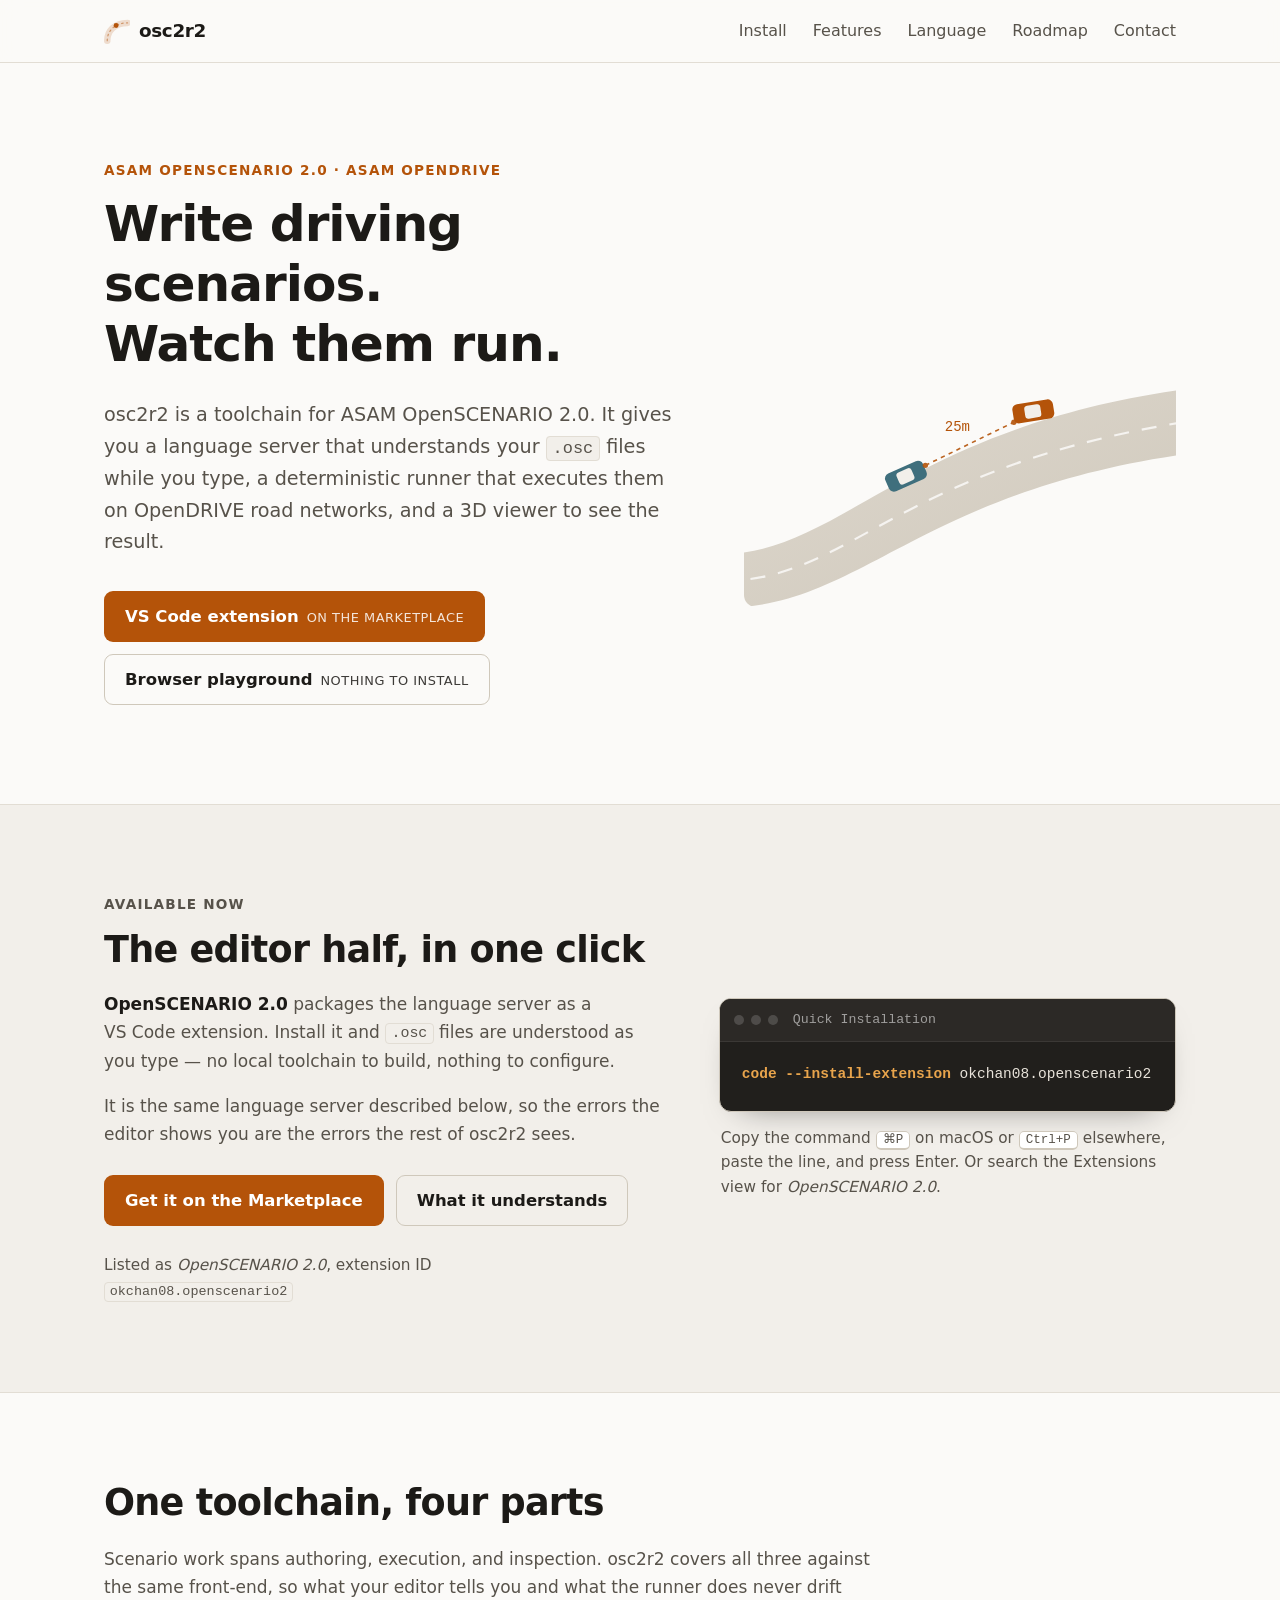
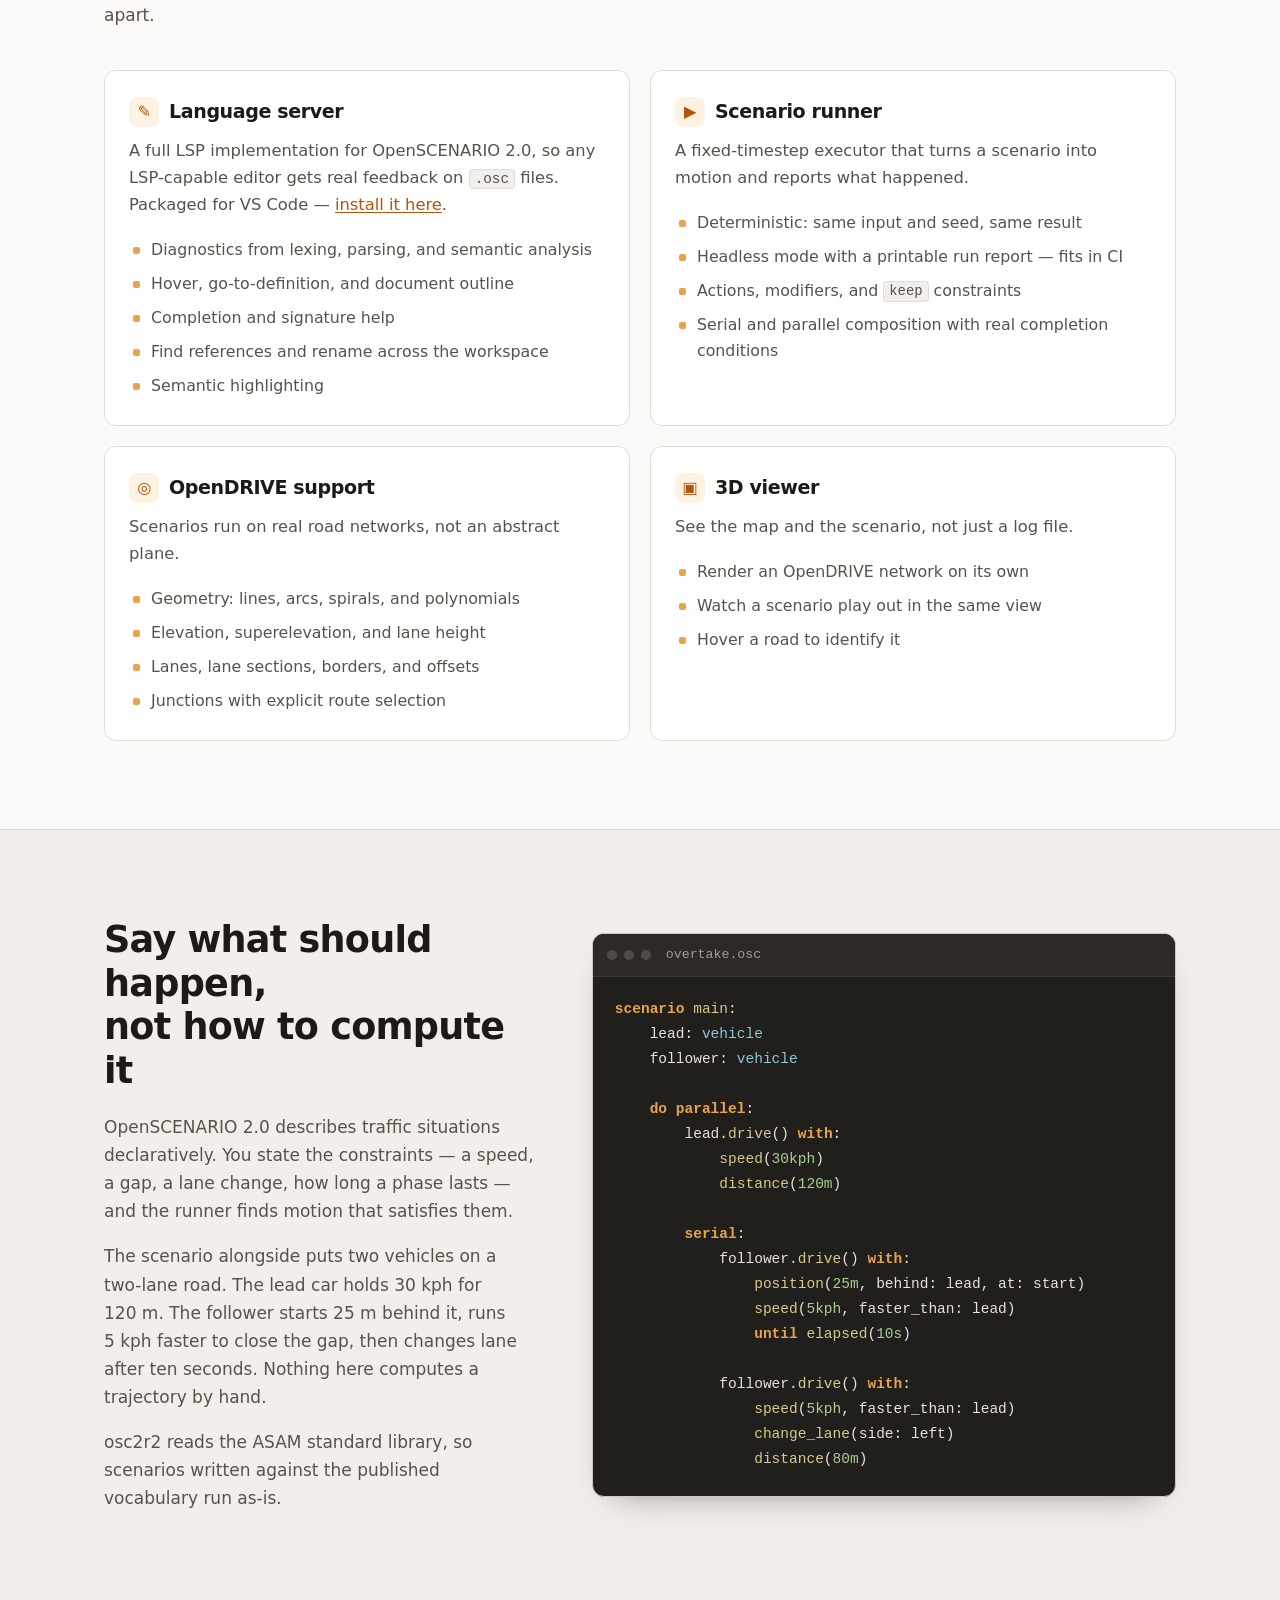
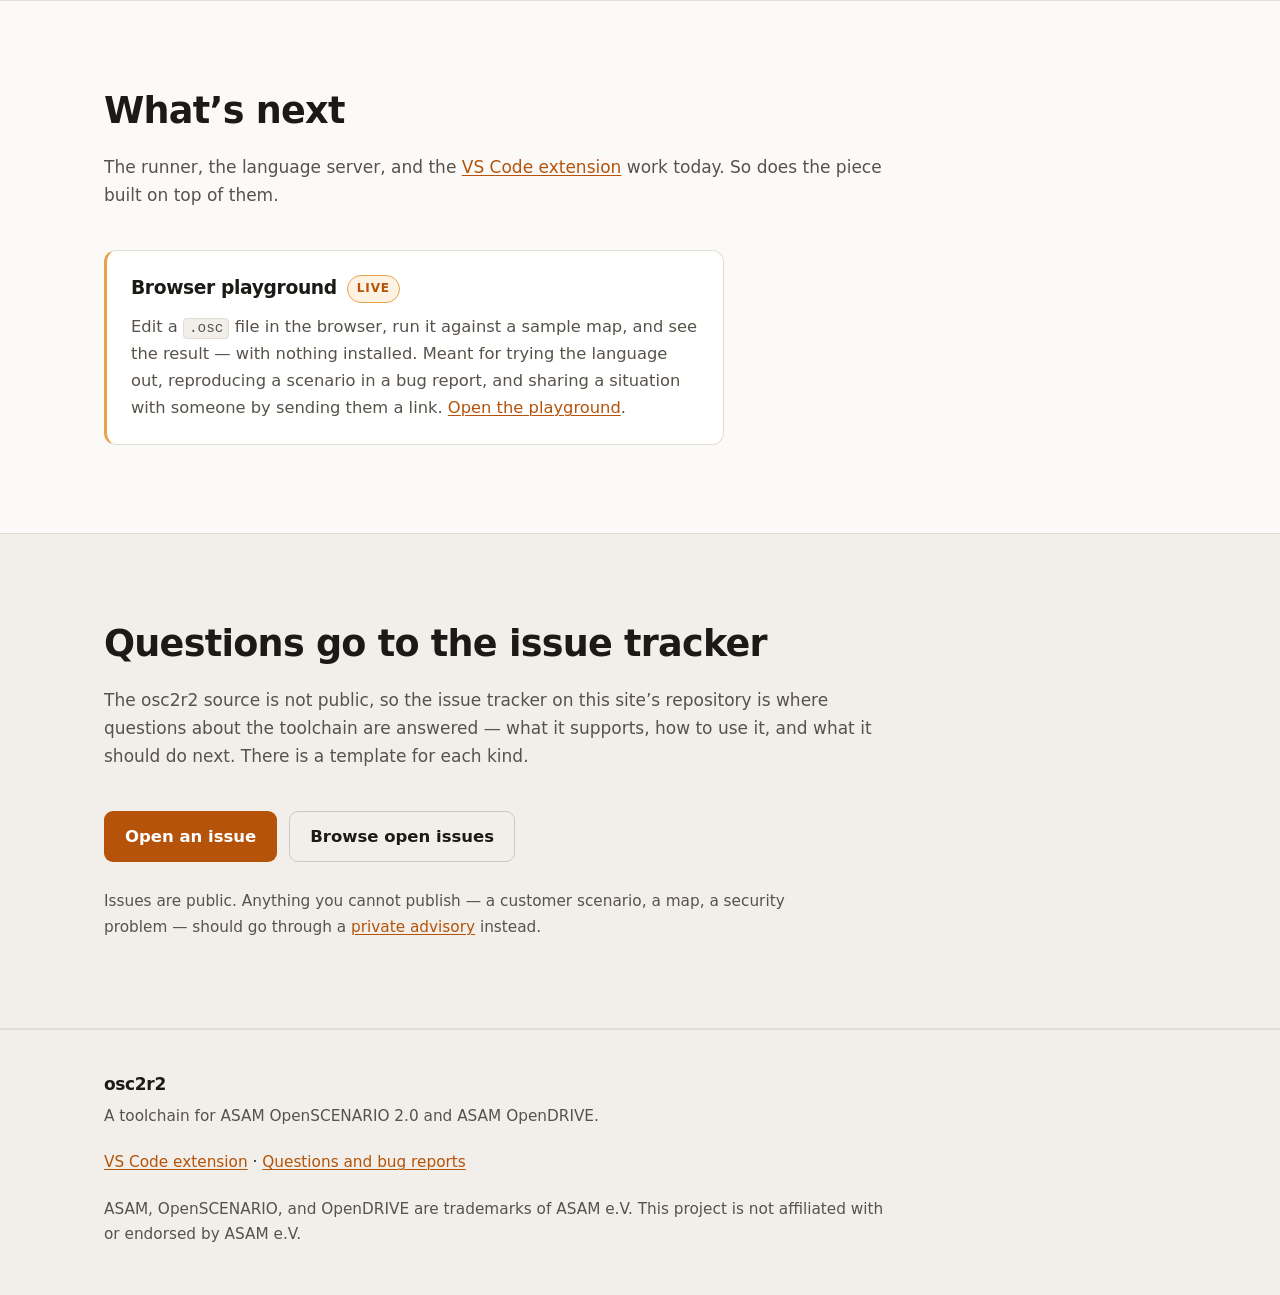
==== commit aa4440eb: "Point the landing page at the playground It is published now, so the hero button leads to it rather " ====
--- a/site/index.html
+++ b/site/index.html
@@ -13,11 +13,21 @@
 <meta name="theme-color" content="#fbfaf8" media="(prefers-color-scheme: light)">
 <meta name="theme-color" content="#161513" media="(prefers-color-scheme: dark)">
 
+<!-- Crawling. index/follow is the default; this asks for the larger preview
+     and an unclipped snippet, which are not. -->
+<meta name="robots" content="index, follow, max-snippet:-1, max-image-preview:large">
+
+<!-- Google site verification -->
+<meta name="google-site-verification" content="06zGVyVoNiXQiae_Y1IOyPUbYUomlFlM5_GXHh10w-M" />
+
 <!--
-  The only absolute URLs in the site. Open Graph requires them — a relative
-  og:image is ignored by every consumer — so these four are the one thing that
-  must be edited when the site moves to a custom domain. Everything else on the
-  page is relative and moves for free. See "URL" in README.md.
+  The absolute URLs start here. Open Graph requires them — a relative og:image
+  is ignored by every consumer — and so do rel=canonical and the JSON-LD below.
+  They, site/robots.txt, and site/sitemap.xml are the whole of what must be
+  edited when the site moves to a custom domain; everything else on the page is
+  relative and moves for free. tools/check-links.py checks the set against one
+  SITE_URL constant, so a move that misses a file fails CI. See "URL" in
+  README.md.
 -->
 <link rel="canonical" href="https://okchan08.github.io/osc2r2-site/">
 <meta property="og:url" content="https://okchan08.github.io/osc2r2-site/">
@@ -28,7 +38,42 @@
 <meta property="og:image:width" content="1200">
 <meta property="og:image:height" content="630">
 <meta property="og:image:alt" content="osc2r2 — a toolchain for ASAM OpenSCENARIO 2.0 and OpenDRIVE.">
+<meta property="og:site_name" content="osc2r2">
+<meta property="og:locale" content="en">
 <meta name="twitter:card" content="summary_large_image">
+
+<!--
+  Structured data: what this page is, in the vocabulary a search engine parses
+  rather than reads. Two nodes — the site itself, and the one thing you can
+  install today. Kept to claims the page actually makes; no price, no rating,
+  no release date, because nothing here can keep those honest.
+-->
+<script type="application/ld+json">
+{
+  "@context": "https://schema.org",
+  "@graph": [
+    {
+      "@type": "WebSite",
+      "@id": "https://okchan08.github.io/osc2r2-site/#website",
+      "url": "https://okchan08.github.io/osc2r2-site/",
+      "name": "osc2r2",
+      "description": "A toolchain for ASAM OpenSCENARIO 2.0 and ASAM OpenDRIVE: a language server for authoring scenarios, a deterministic runner for executing them, and a 3D viewer for watching them play out.",
+      "inLanguage": "en"
+    },
+    {
+      "@type": "SoftwareApplication",
+      "@id": "https://okchan08.github.io/osc2r2-site/#vscode-extension",
+      "name": "OpenSCENARIO 2.0",
+      "alternateName": "osc2r2 language server for Visual Studio Code",
+      "description": "The osc2r2 language server packaged as a Visual Studio Code extension: diagnostics, hover, go-to-definition, completion, signature help, find references, rename, and semantic highlighting for ASAM OpenSCENARIO 2.0 .osc files.",
+      "applicationCategory": "DeveloperApplication",
+      "operatingSystem": "Windows, macOS, Linux",
+      "url": "https://marketplace.visualstudio.com/items?itemName=okchan08.openscenario2",
+      "mainEntityOfPage": "https://okchan08.github.io/osc2r2-site/"
+    }
+  ]
+}
+</script>
 </head>
 <body>
 
@@ -73,9 +118,9 @@
             VS&nbsp;Code extension
             <span class="btn-note">on the Marketplace</span>
           </a>
-          <a class="btn btn-ghost" href="#roadmap">
+          <a class="btn btn-ghost" href="app/">
             Browser playground
-            <span class="btn-note">in design</span>
+            <span class="btn-note">nothing to install</span>
           </a>
         </div>
       </div>
@@ -289,21 +334,22 @@
       <h2 class="section-title">What&rsquo;s next</h2>
       <p class="section-lede">
         The runner, the language server, and the
-        <a href="#install">VS&nbsp;Code extension</a> work today. This is the
-        piece being built on top of them.
+        <a href="#install">VS&nbsp;Code extension</a> work today. So does the
+        piece built on top of them.
       </p>
 
       <ol class="roadmap">
         <li>
           <div class="rm-head">
             <h3>Browser playground</h3>
-            <span class="tag">in design</span>
+            <span class="tag tag-soon">live</span>
           </div>
           <p>
             Edit a <code>.osc</code> file in the browser, run it against a sample
             map, and see the result — with nothing installed. Meant for trying the
             language out, reproducing a scenario in a bug report, and sharing a
             situation with someone by sending them a link.
+            <a href="app/">Open the playground</a>.
           </p>
         </li>
       </ol>
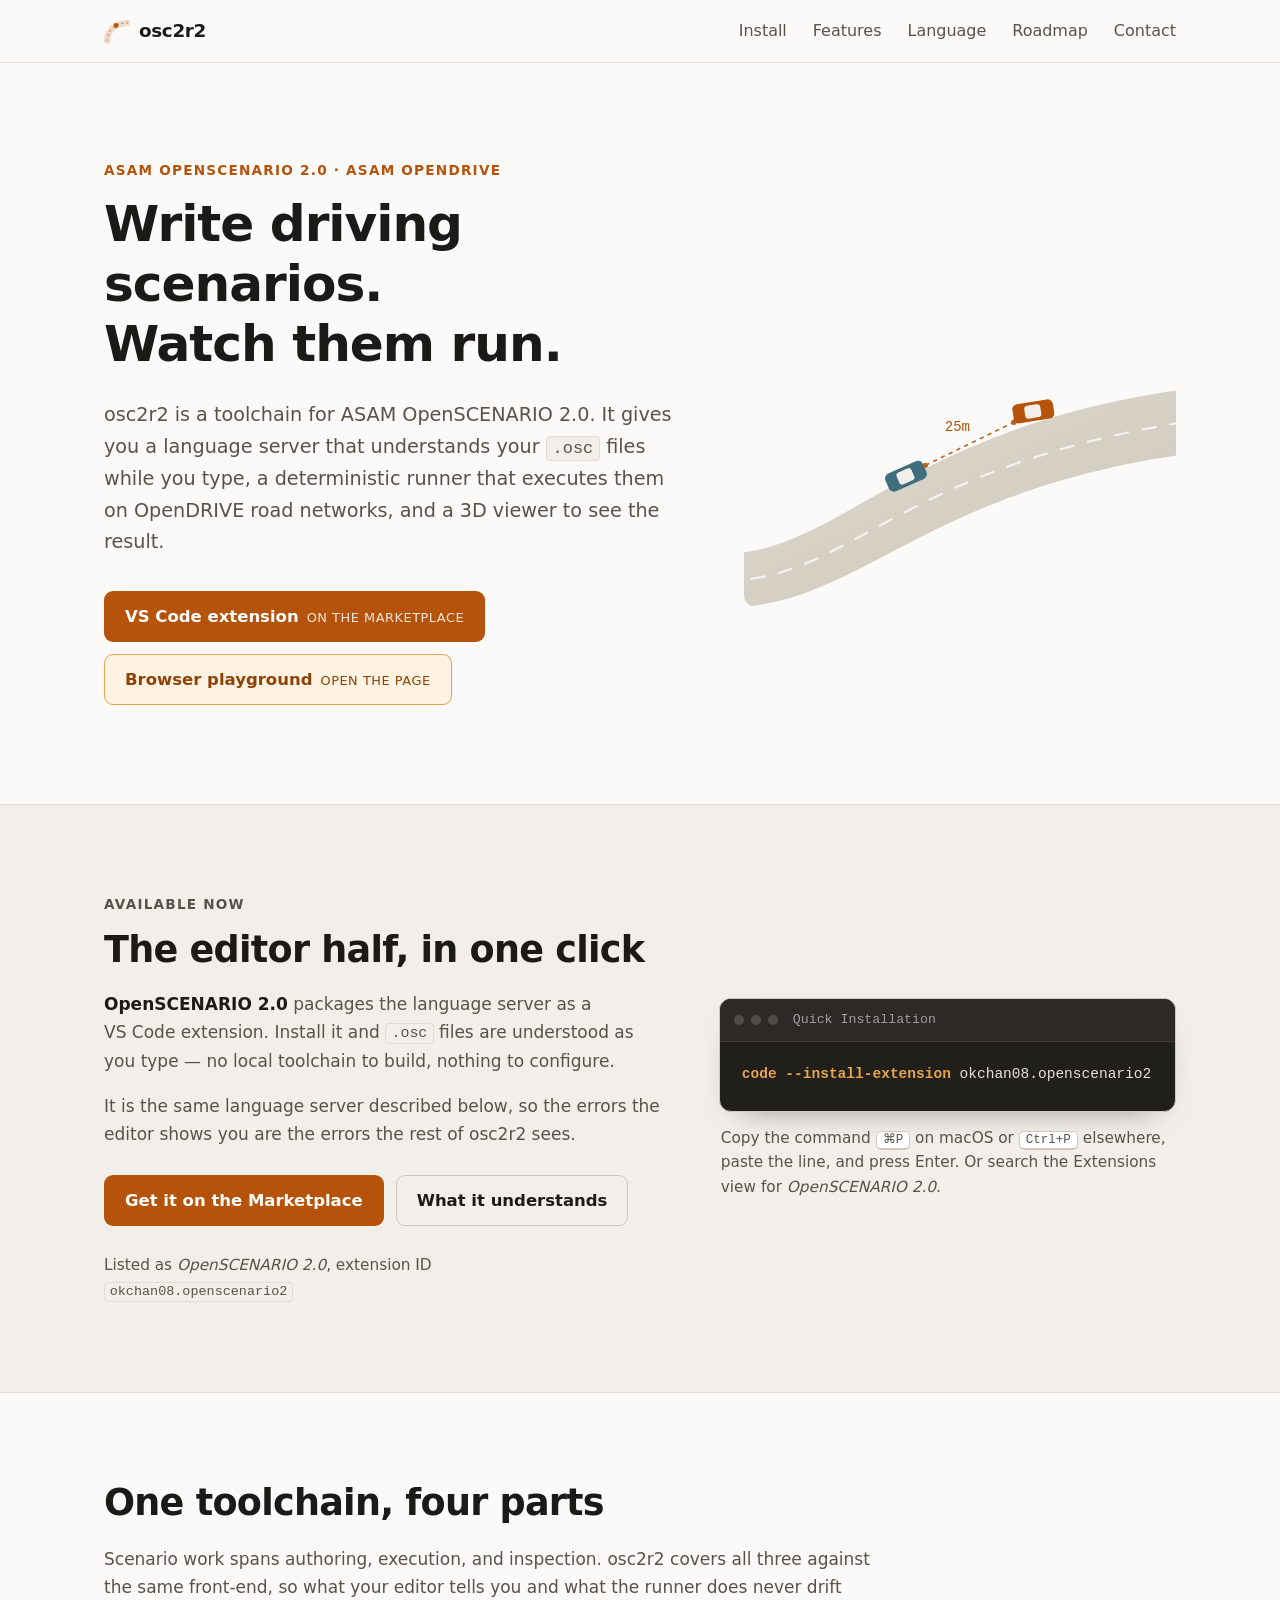
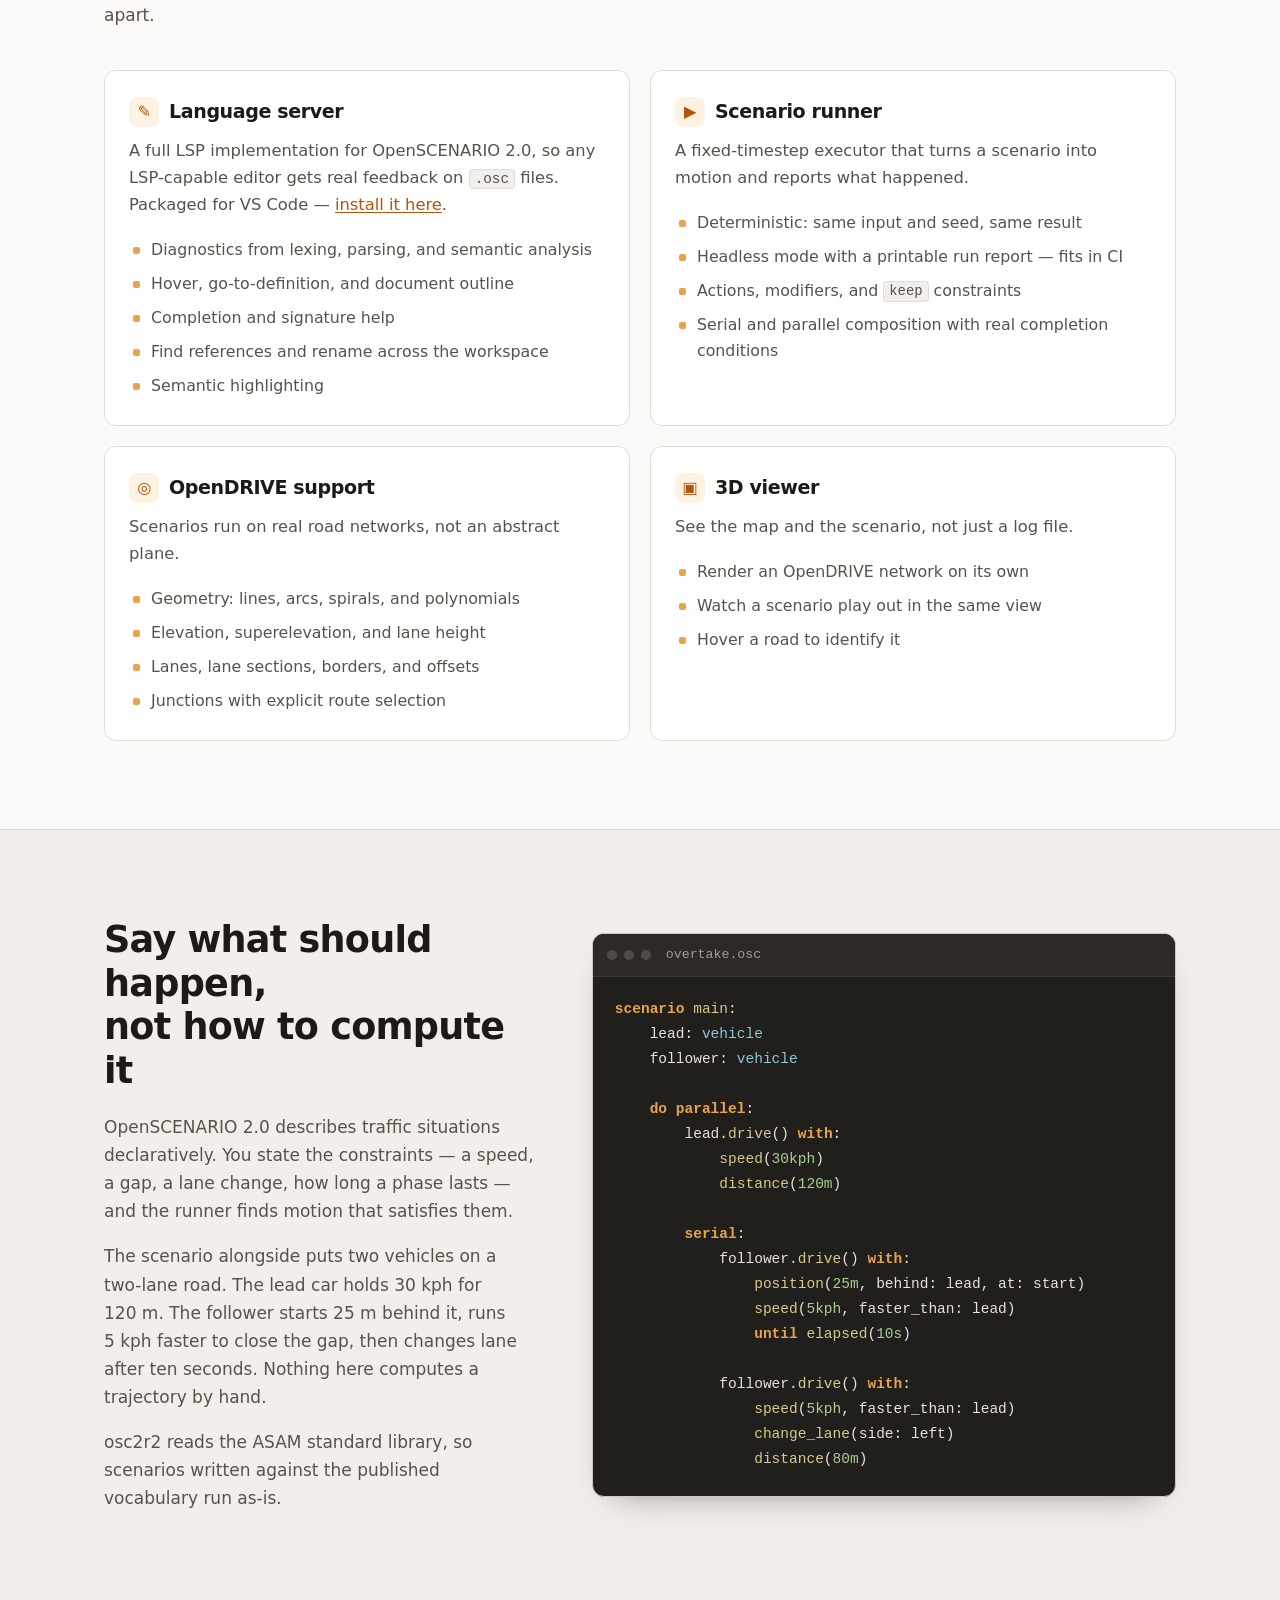
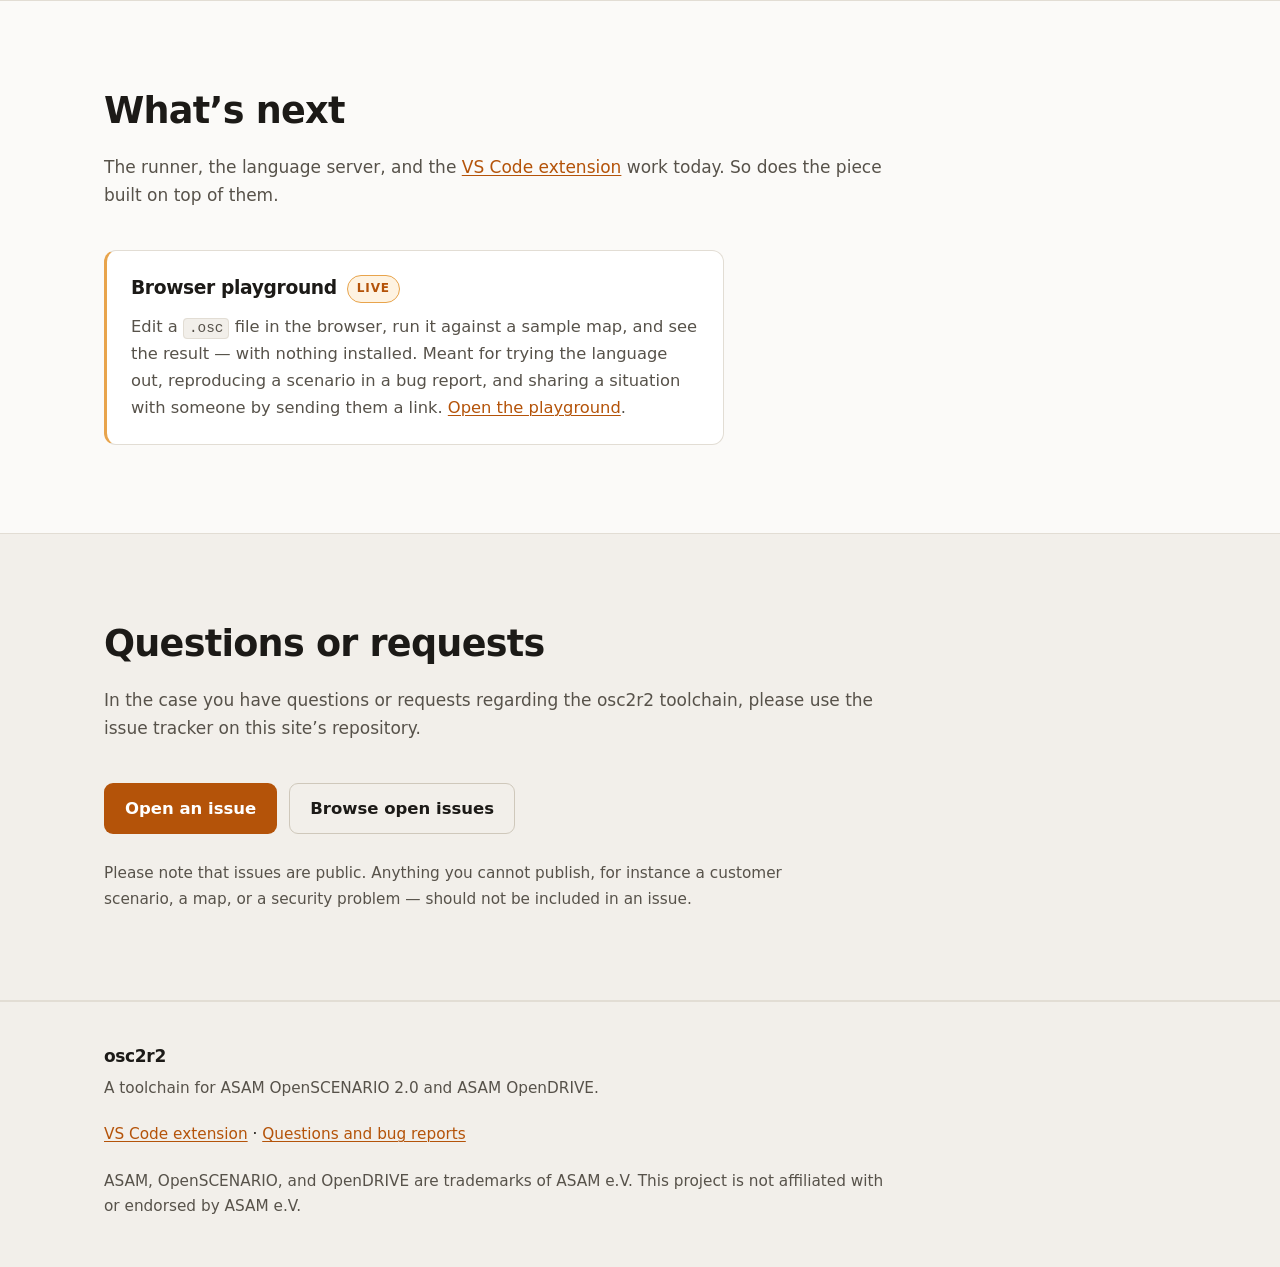
==== commit 638509f8: "fix color" ====
--- a/site/index.html
+++ b/site/index.html
@@ -118,9 +118,9 @@
             VS&nbsp;Code extension
             <span class="btn-note">on the Marketplace</span>
           </a>
-          <a class="btn btn-ghost" href="app/">
+          <a class="btn btn-alt" href="app/">
             Browser playground
-            <span class="btn-note">nothing to install</span>
+            <span class="btn-note">open the page</span>
           </a>
         </div>
       </div>
@@ -359,12 +359,9 @@
   <!-- ────────────────────────── contact ───────────────────────── -->
   <section id="contact" class="section section-alt">
     <div class="wrap">
-      <h2 class="section-title">Questions go to the issue tracker</h2>
+      <h2 class="section-title">Questions or requests</h2>
       <p class="section-lede">
-        The osc2r2 source is not public, so the issue tracker on this site&rsquo;s
-        repository is where questions about the toolchain are answered — what it
-        supports, how to use it, and what it should do next. There is a template
-        for each kind.
+        In the case you have questions or requests regarding the osc2r2 toolchain, please use the issue tracker on this site&rsquo;s repository.
       </p>
       <div class="cta-row">
         <a class="btn btn-primary" href="https://github.com/okchan08/osc2r2-site/issues/new/choose">
@@ -375,10 +372,8 @@
         </a>
       </div>
       <p class="muted small contact-note">
-        Issues are public. Anything you cannot publish — a customer scenario, a
-        map, a security problem — should go through a
-        <a href="https://github.com/okchan08/osc2r2-site/security/advisories/new">private
-        advisory</a> instead.
+        Please note that issues are public. Anything you cannot publish, for instance a customer scenario, a
+        map, or a security problem — should not be included in an issue.
       </p>
     </div>
   </section>
--- a/site/style.css
+++ b/site/style.css
@@ -31,6 +31,10 @@
   --accent-soft: #fef3e2;
   --accent-line: #e8a44c;
 
+  /* --accent is only 4.58:1 on --accent-soft, and a hover wash pushes it under
+   * 4.5. This is the same amber taken down far enough to sit on that tint. */
+  --accent-ink:  #8f4205;
+
   --code-bg:     #211f1c;
   --code-text:   #e8e3da;
   --code-k:      #e8a44c;   /* keywords  */
@@ -73,6 +77,9 @@
     --accent:      #f0a955;
     --accent-soft: #2b2114;
     --accent-line: #a5702c;
+
+    /* The dark accent is already light against --accent-soft; no ink needed. */
+    --accent-ink:  #f0a955;
 
     --code-bg:     #100f0e;
     --code-bar:    #1c1a18;
@@ -326,6 +333,23 @@
   .btn-primary { color: #1a1611; }
 }
 
+/* The playground CTA: the primary's amber, but as a pale tint rather than a
+ * fill. Same family as the primary, a clear step below it in weight. */
+.btn-alt {
+  background: var(--accent-soft);
+  color: var(--accent-ink);
+  border-color: var(--accent-line);
+}
+.btn-alt:hover {
+  /* Only a 10% wash: a deeper one drags the tint down past 4.5:1 against the
+   * label. The border going full accent carries most of the hover. */
+  background: color-mix(in srgb, var(--accent-soft) 90%, var(--accent-ink));
+  border-color: var(--accent);
+}
+/* The tint is pale and the hover darkens it, so the note can't also give up 15%
+ * to the background and still clear 4.5:1 at this size. Size and caps demote it. */
+.btn-alt .btn-note { opacity: 1; }
+
 .btn-ghost {
   background: transparent;
   color: var(--text);
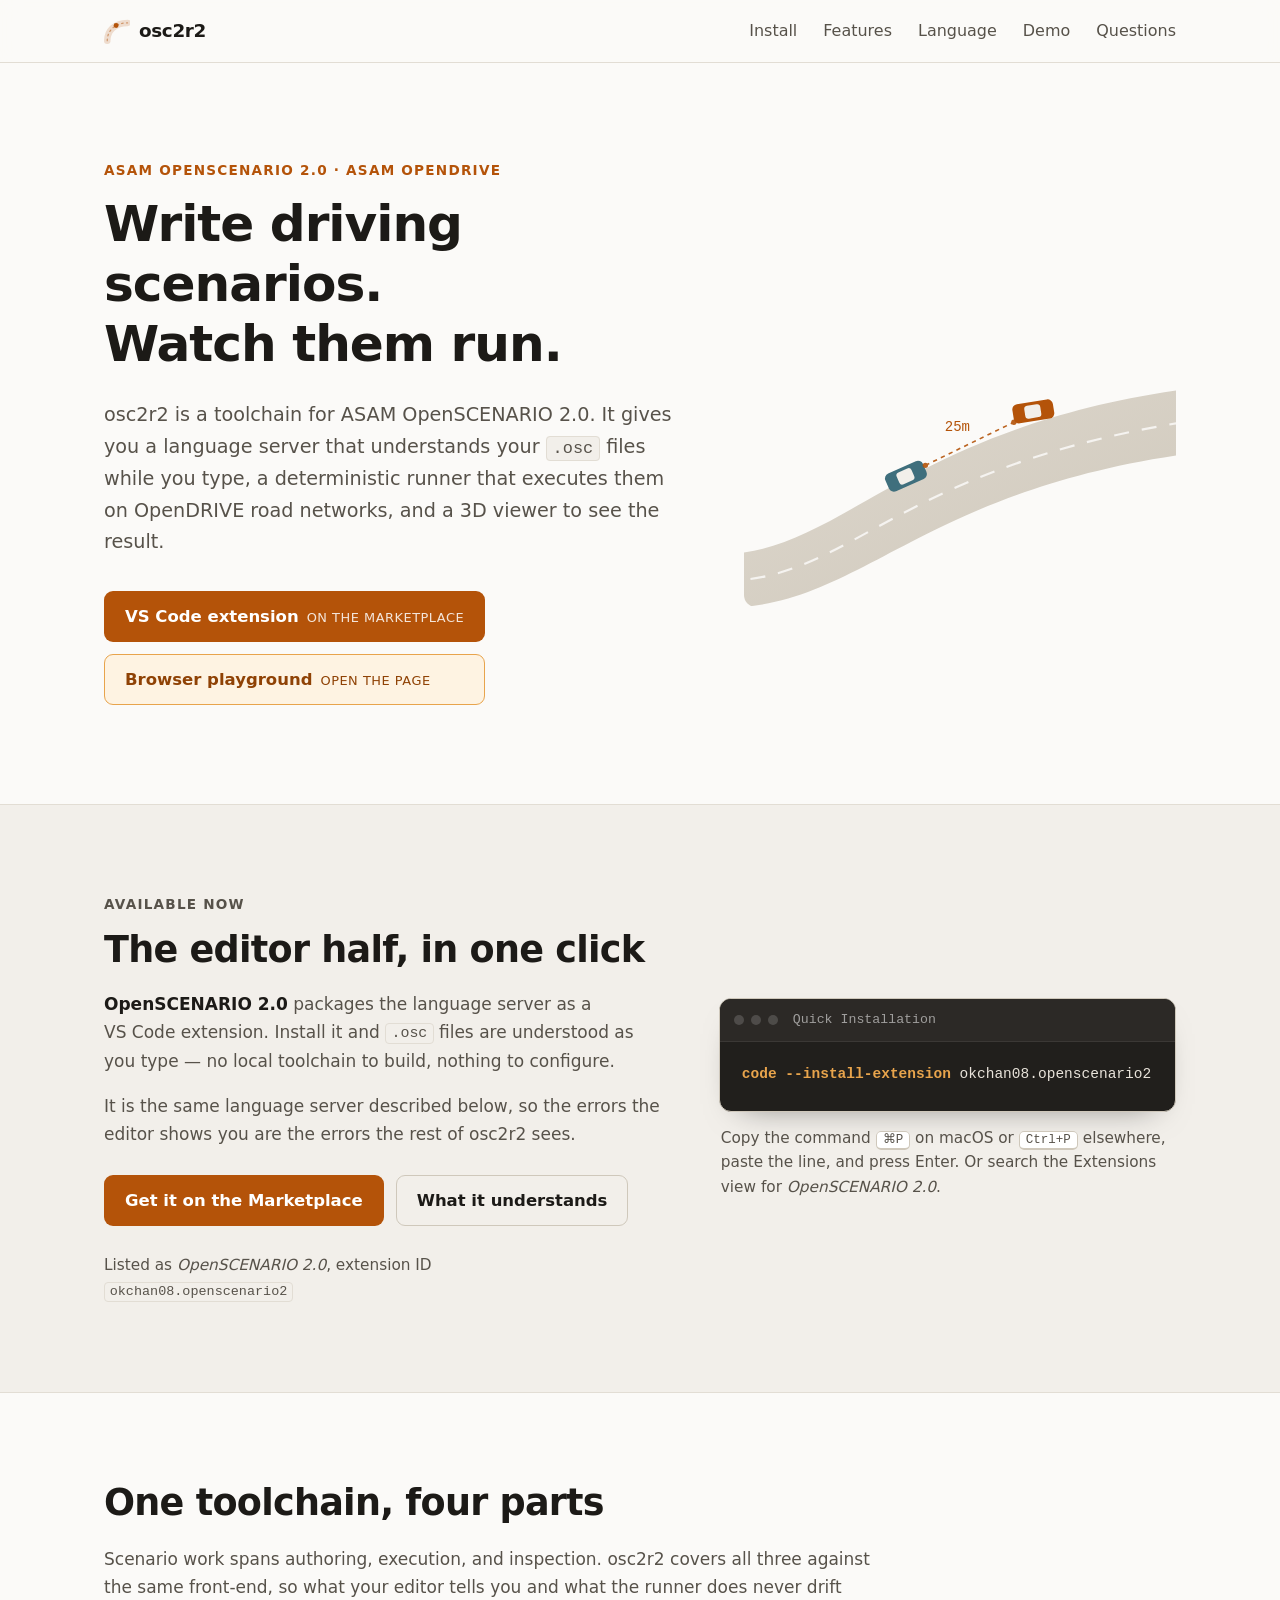
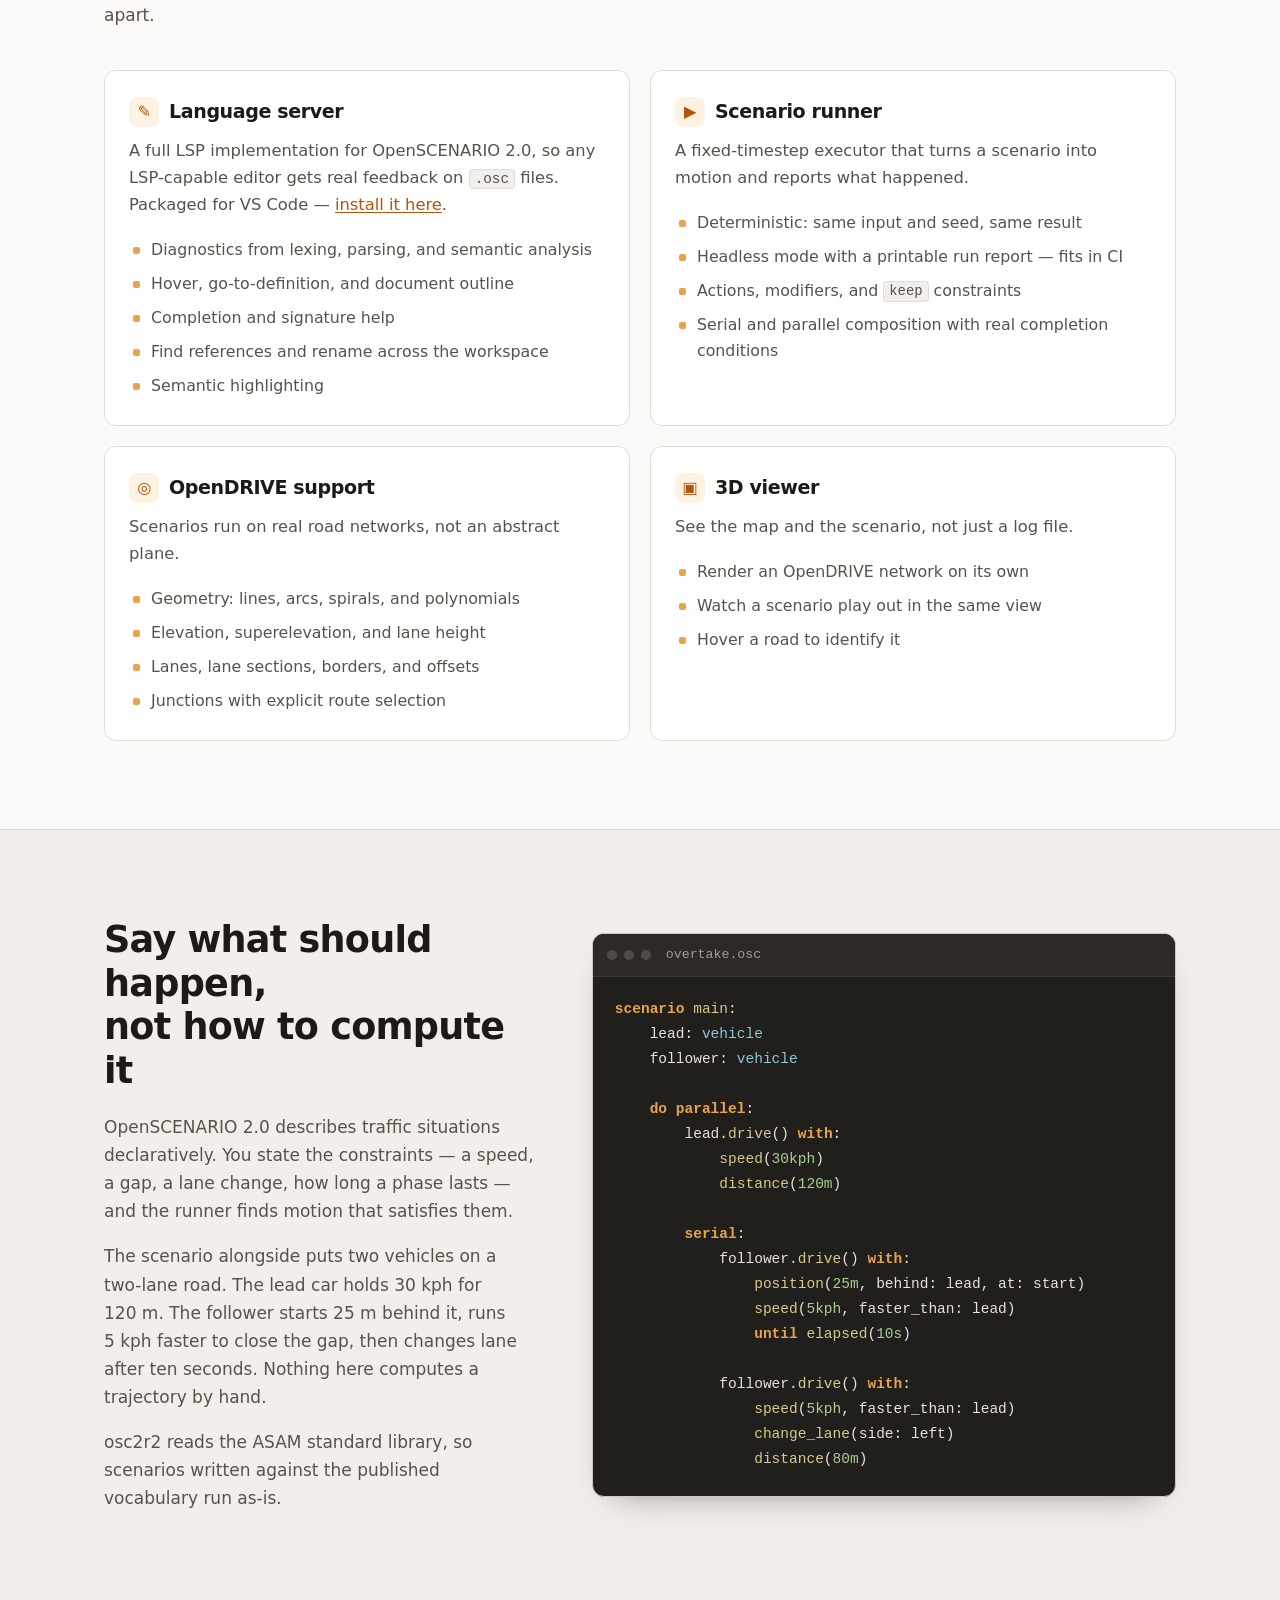
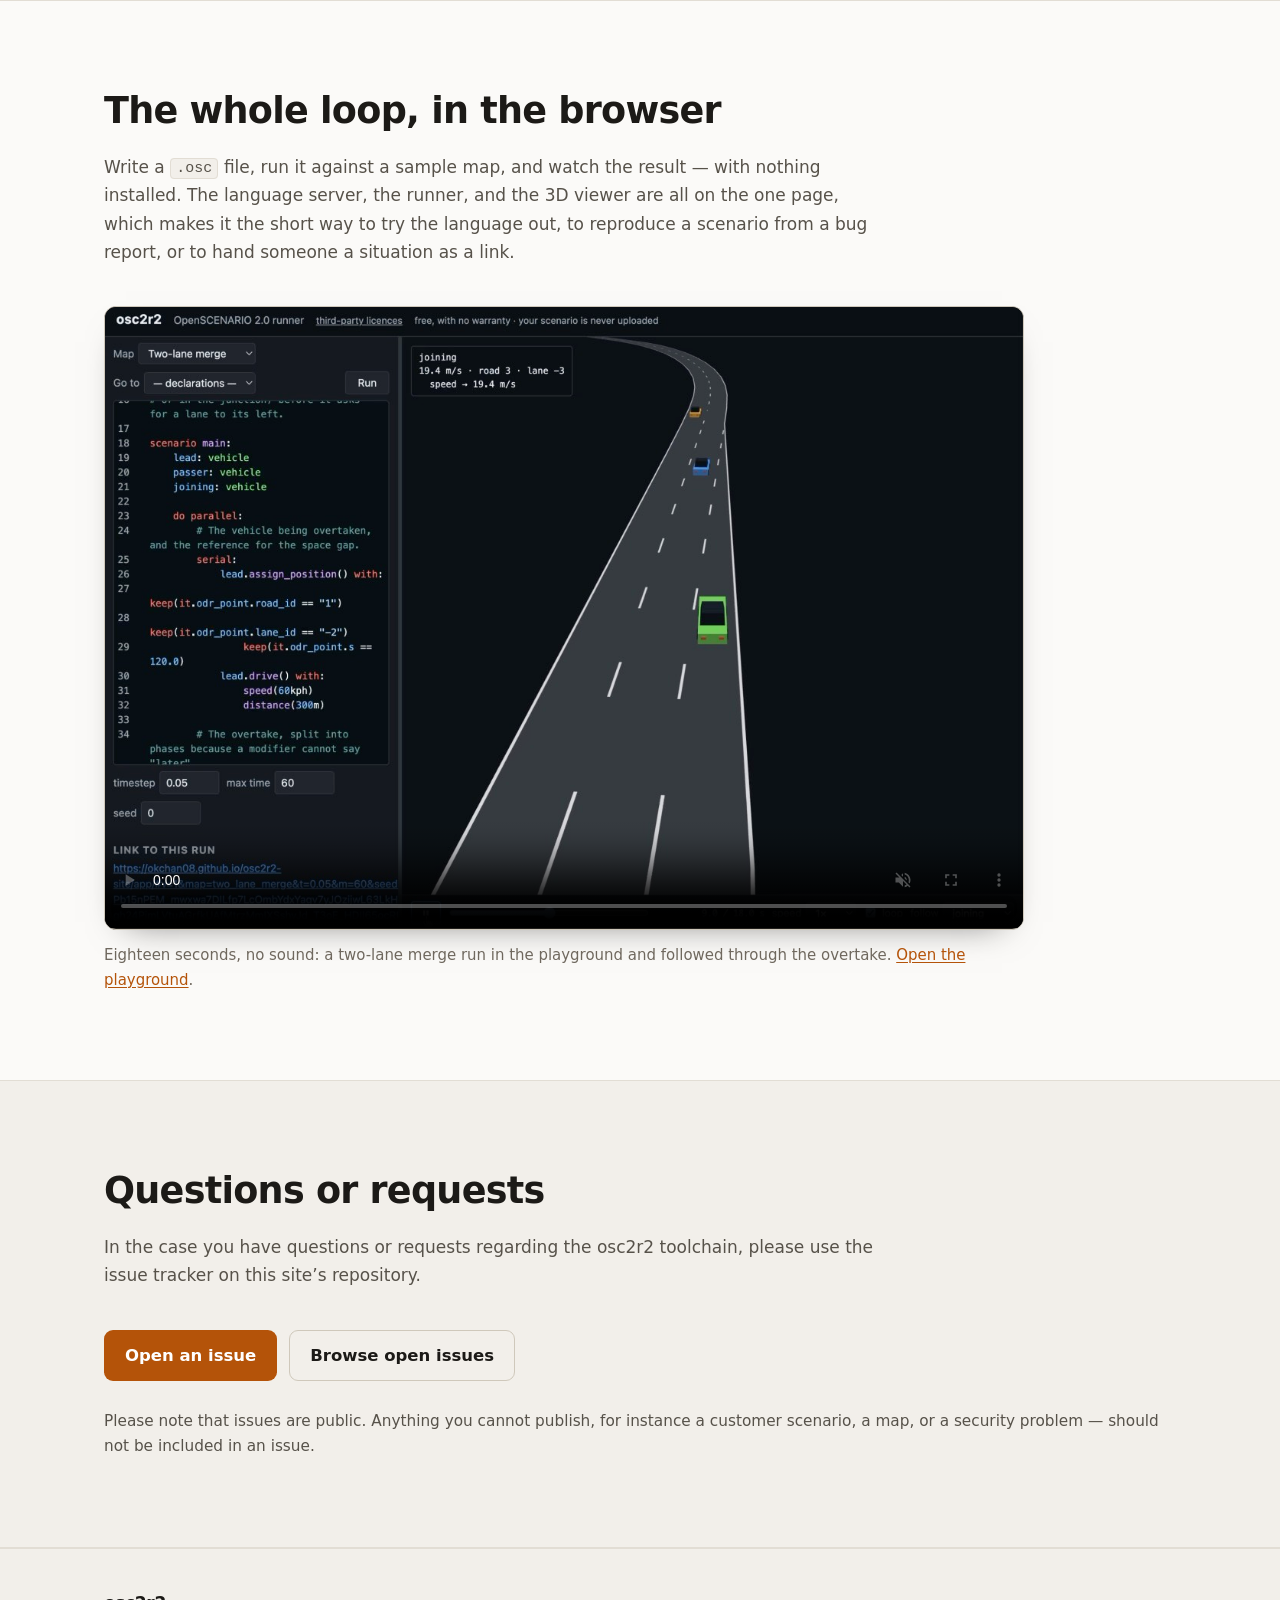
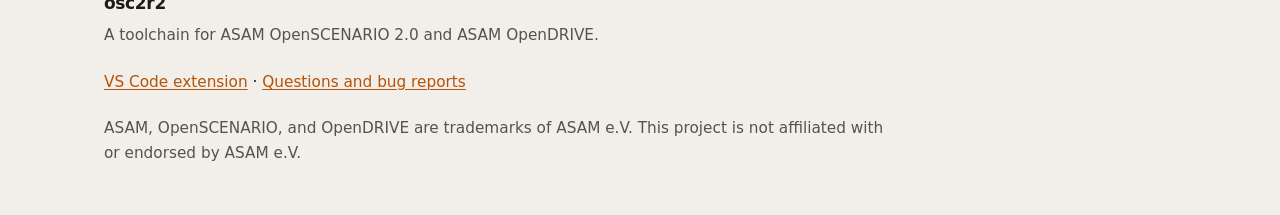
==== commit 4462b379: "add demo" ====
--- a/site/index.html
+++ b/site/index.html
@@ -93,8 +93,8 @@
       <a class="nav-install" href="#install">Install</a>
       <a href="#features">Features</a>
       <a href="#language">Language</a>
-      <a href="#roadmap">Roadmap</a>
-      <a href="#contact">Contact</a>
+      <a href="#demo">Demo</a>
+      <a href="#questions">Questions</a>
     </nav>
   </div>
 </header>
@@ -328,36 +328,50 @@
     </div>
   </section>
 
-  <!-- ────────────────────────── roadmap ───────────────────────── -->
-  <section id="roadmap" class="section">
+  <!-- ─────────────────────────── demo ──────────────────────────── -->
+  <section id="demo" class="section">
     <div class="wrap">
-      <h2 class="section-title">What&rsquo;s next</h2>
+      <h2 class="section-title">The whole loop, in the browser</h2>
       <p class="section-lede">
-        The runner, the language server, and the
-        <a href="#install">VS&nbsp;Code extension</a> work today. So does the
-        piece built on top of them.
+        Write a <code>.osc</code> file, run it against a sample map, and watch
+        the result — with nothing installed. The language server, the runner,
+        and the 3D viewer are all on the one page, which makes it the short way
+        to try the language out, to reproduce a scenario from a bug report, or
+        to hand someone a situation as a link.
       </p>
 
-      <ol class="roadmap">
-        <li>
-          <div class="rm-head">
-            <h3>Browser playground</h3>
-            <span class="tag tag-soon">live</span>
-          </div>
-          <p>
-            Edit a <code>.osc</code> file in the browser, run it against a sample
-            map, and see the result — with nothing installed. Meant for trying the
-            language out, reproducing a scenario in a bug report, and sharing a
-            situation with someone by sending them a link.
-            <a href="app/">Open the playground</a>.
-          </p>
-        </li>
-      </ol>
-    </div>
-  </section>
-
-  <!-- ────────────────────────── contact ───────────────────────── -->
-  <section id="contact" class="section section-alt">
+      <figure class="demo-figure">
+        <div class="demo-frame">
+          <video id="demo-video" class="demo-video"
+                 src="app-demo.mp4" poster="app-demo-poster.jpg"
+                 width="1200" height="812"
+                 autoplay muted loop playsinline controls preload="metadata"
+                 aria-label="Screen recording of the browser playground: a two-lane merge scenario is opened and run, then watched from above as one vehicle overtakes another."></video>
+        </div>
+        <figcaption>
+          Eighteen seconds, no sound: a two-lane merge run in the playground and
+          followed through the overtake. <a href="app/">Open the playground</a>.
+        </figcaption>
+      </figure>
+    </div>
+
+    <script>
+      /* The loop is decoration, so it follows the OS motion setting rather than
+         overriding it: paused on arrival, with the controls left to start it.
+         Runs while the element is still the parser's most recent one, so the
+         attribute is gone before playback would have begun. */
+      (function () {
+        var v = document.getElementById("demo-video");
+        if (v && window.matchMedia("(prefers-reduced-motion: reduce)").matches) {
+          v.removeAttribute("autoplay");
+          v.pause();
+        }
+      })();
+    </script>
+  </section>
+
+  <!-- ────────────────────────── questions ───────────────────────── -->
+  <section id="questions" class="section section-alt">
     <div class="wrap">
       <h2 class="section-title">Questions or requests</h2>
       <p class="section-lede">
@@ -371,7 +385,7 @@
           Browse open issues
         </a>
       </div>
-      <p class="muted small contact-note">
+      <p class="muted small questions-note">
         Please note that issues are public. Anything you cannot publish, for instance a customer scenario, a
         map, or a security problem — should not be included in an issue.
       </p>
--- a/site/style.css
+++ b/site/style.css
@@ -23,8 +23,8 @@
   --text:        #1c1a17;
   --text-soft:   #57524a;
   /* Dark enough to clear 4.5:1 on --bg. This token carries real prose
-   * (.rm-foot) and the roadmap tags, not just hairlines, so it cannot be
-   * treated as a decorative grey. */
+   * (the demo caption), not just hairlines, so it cannot be treated as a
+   * decorative grey. */
   --text-faint:  #6f685e;
 
   --accent:      #b45309;
@@ -306,6 +306,16 @@
   margin-bottom: 1.6em;
 }
 
+/* The hero pair is 352px + 313px against a copy column of about 585px, so the
+ * two buttons sit one above the other at every width the column takes — and
+ * stacked, a 352 over a 313 reads as a misalignment rather than a choice. One
+ * max-content column gives both the wider button's width. minmax(0, …) so a
+ * 320px viewport shrinks them instead of scrolling the page sideways. */
+.hero .cta-row {
+  display: grid;
+  grid-template-columns: minmax(0, max-content);
+}
+
 .btn {
   display: inline-flex;
   align-items: baseline;
@@ -608,65 +618,33 @@
 .code-frame .fn { color: var(--code-fn); }
 .code-frame .n  { color: var(--code-n); }
 
-/* ─────────────────────────────  roadmap  ────────────────────────────── */
-
-.roadmap {
-  list-style: none;
+/* ──────────────────────────────  demo  ──────────────────────────────── */
+
+.demo-figure {
   margin: 0;
-  padding: 0;
-  display: grid;
-  grid-template-columns: repeat(auto-fit, minmax(min(300px, 100%), 1fr));
-  gap: 20px;
-}
-
-/* With the extension shipped, one item is left. An auto-fit track stretches a
- * lone card across the full wrap, where it reads as a banner rather than as an
- * entry in a list; the cap keeps it card-shaped. Drops away on its own if a
- * second item is added back. */
-.roadmap:has(> li:only-child) { max-width: 620px; }
-
-.roadmap > li {
-  background: var(--surface);
-  border: 1px solid var(--border);
-  border-left: 3px solid var(--accent-line);
+  /* Native width is 1200, so this leaves a little density in hand on a Retina
+   * screen instead of upscaling the recording to fill the wrap. */
+  max-width: 920px;
+}
+
+/* The same frame as the code block, and for the same reason: the recording is
+ * of a dark UI, so on --code-bg the seam at the video's edge never shows. */
+.demo-frame {
+  background: var(--code-bg);
+  border: 1px solid var(--border-firm);
   border-radius: var(--radius);
-  padding: 24px 24px 22px;
-}
-
-.rm-head {
-  display: flex;
-  align-items: center;
-  flex-wrap: wrap;
-  gap: 10px;
-  margin-bottom: 0.7em;
-}
-.rm-head h3 { font-size: 1.1rem; }
-
-.tag {
-  font-size: 0.71rem;
-  font-weight: 600;
-  letter-spacing: 0.07em;
-  text-transform: uppercase;
-  padding: 3px 9px;
-  border-radius: 999px;
-  border: 1px solid var(--border-firm);
-  color: var(--text-faint);
-  white-space: nowrap;
-}
-/* Unused while the list holds a single "in design" item; kept because it is the
- * state that item moves to next, not a leftover from the shipped extension. */
-.tag-soon {
-  background: var(--accent-soft);
-  border-color: var(--accent-line);
-  color: var(--accent);
-}
-
-.roadmap p {
-  color: var(--text-soft);
-  font-size: 0.96rem;
-}
-.rm-foot {
-  margin-top: 1em;
+  overflow: hidden;
+  box-shadow: 0 14px 34px -22px rgb(0 0 0 / 0.55);
+}
+
+.demo-video {
+  display: block;   /* no inline-baseline gap under the frame */
+  width: 100%;
+  height: auto;
+}
+
+.demo-figure figcaption {
+  margin-top: 0.9em;
   font-size: 0.88rem;
   color: var(--text-faint);
 }
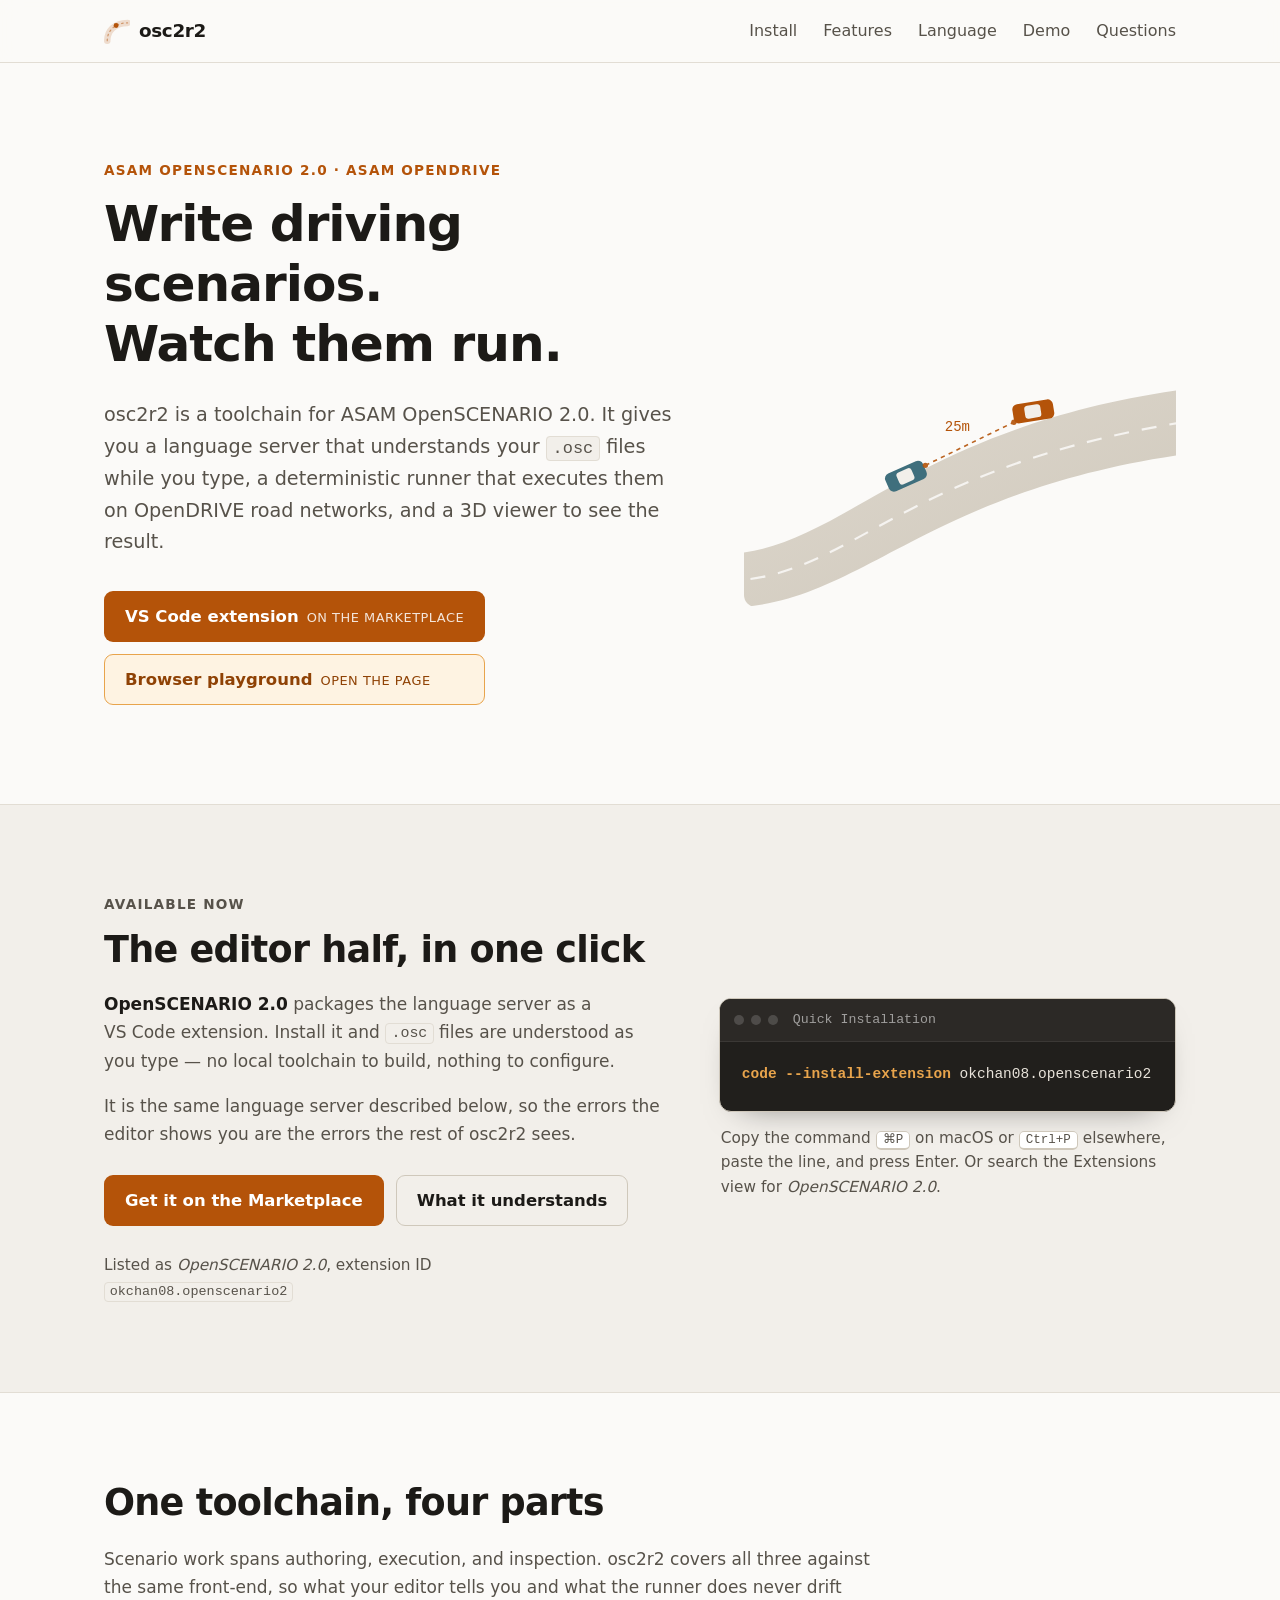
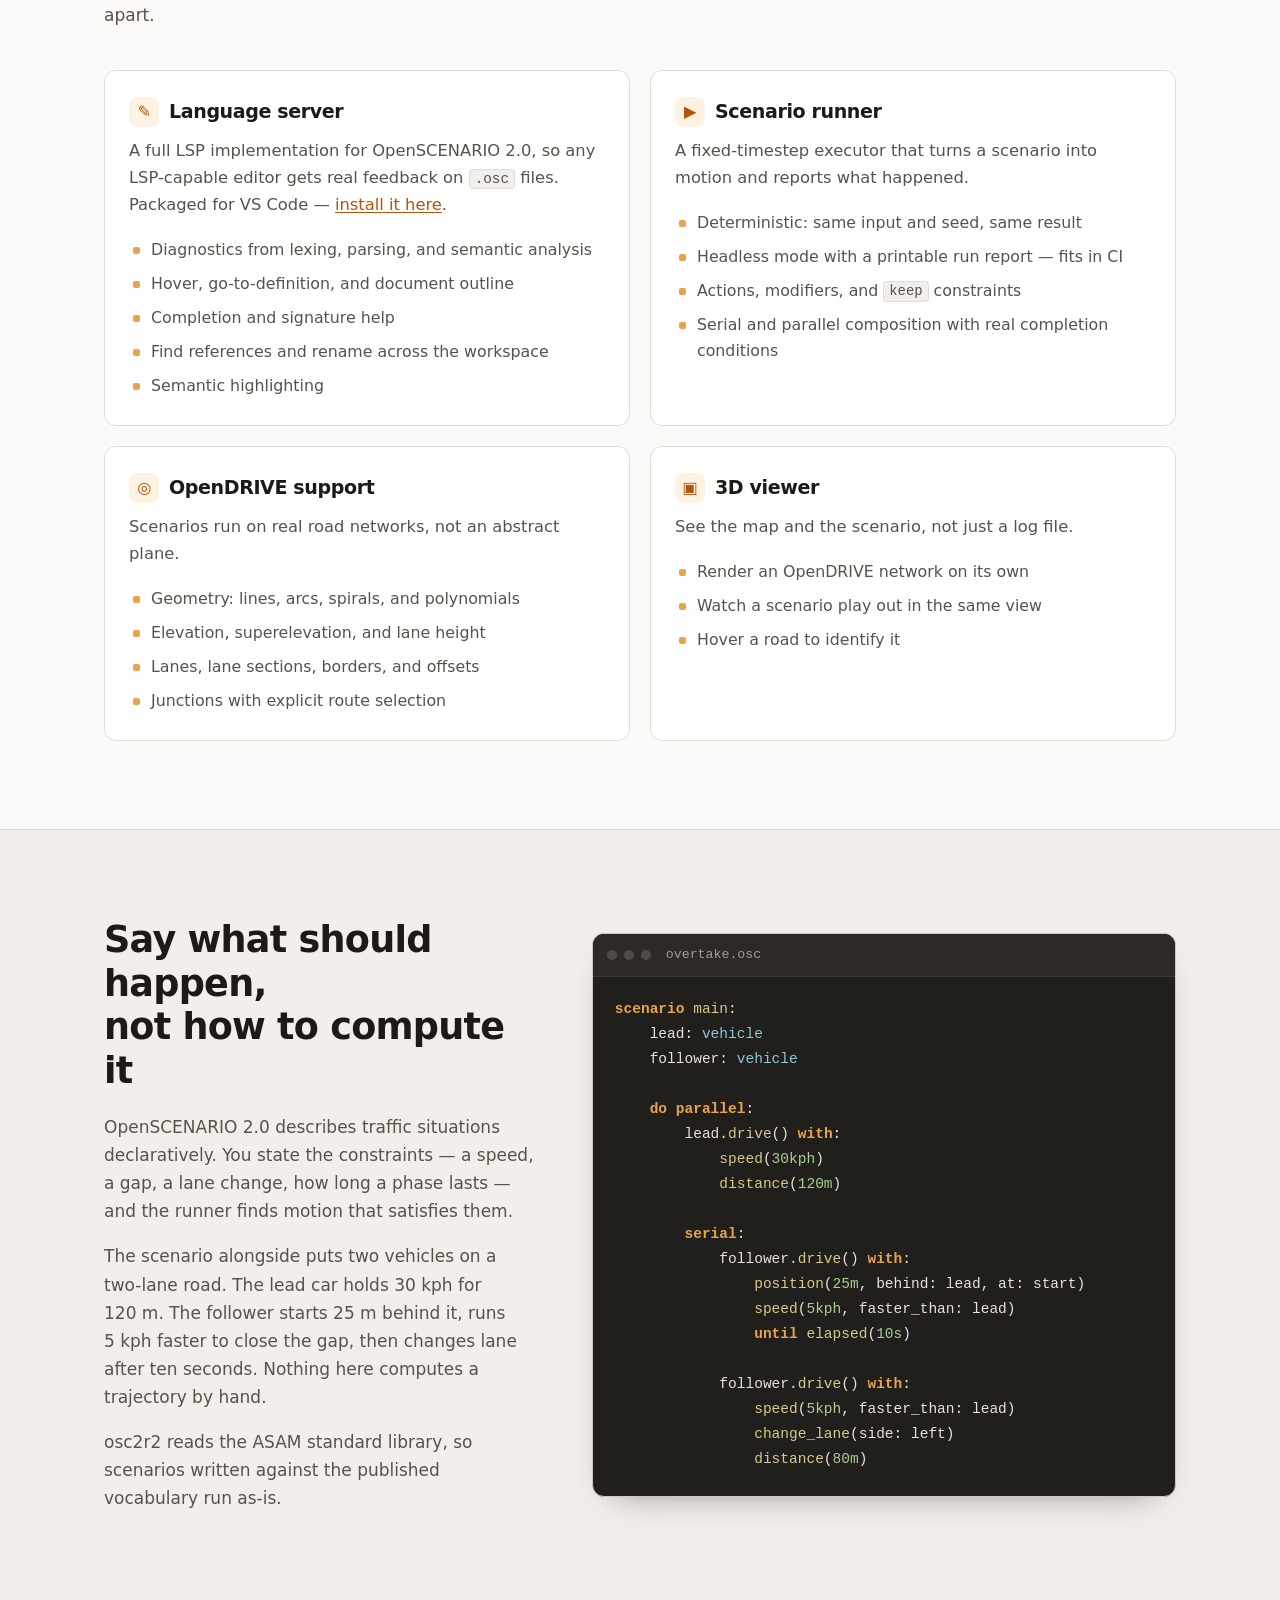
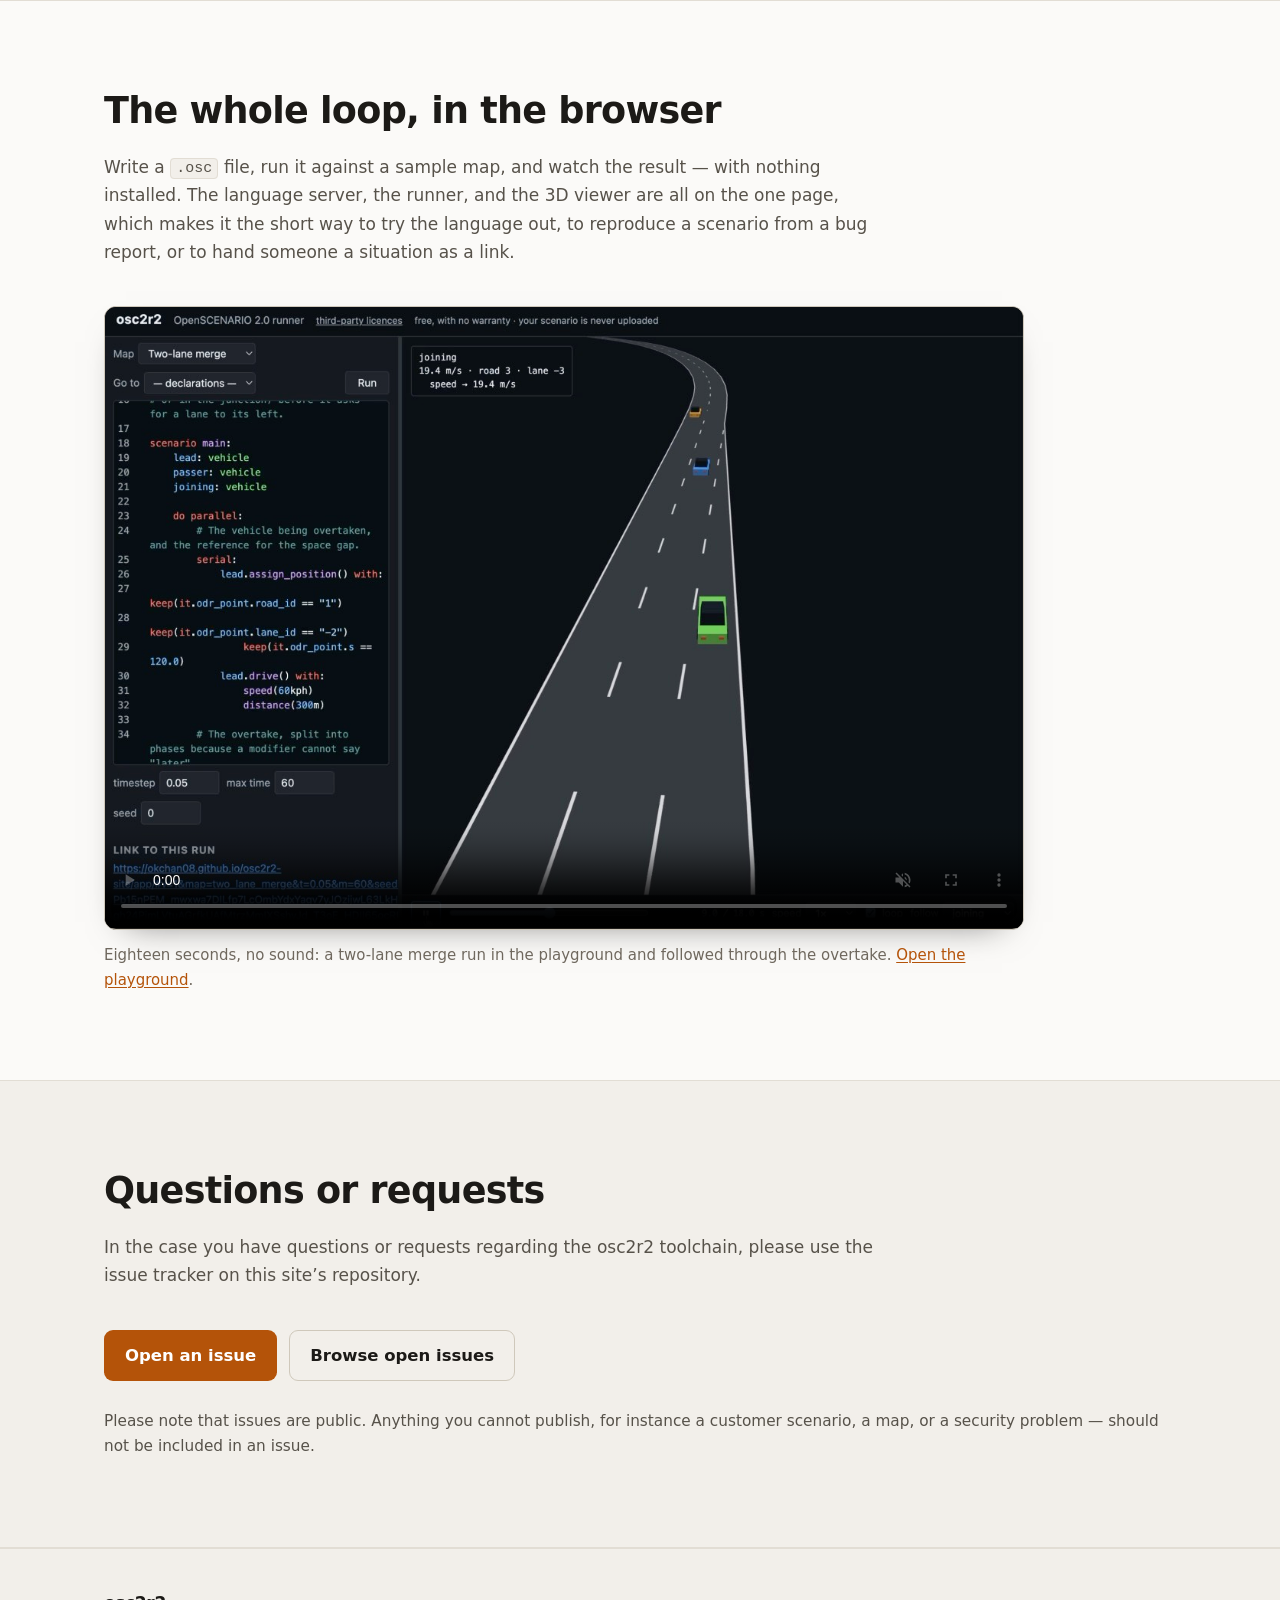
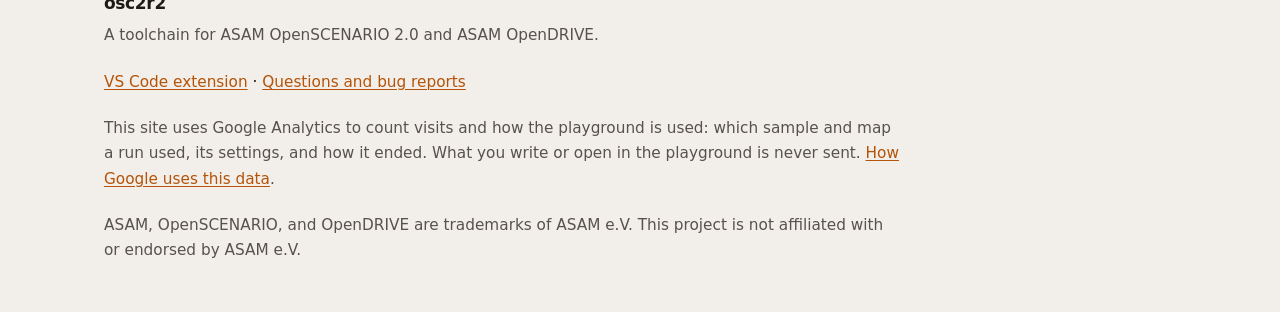
==== commit ba555ccb: "Count visits with Google Analytics Every page loads site/analytics.js, which holds the GA4 measureme" ====
--- a/site/index.html
+++ b/site/index.html
@@ -7,6 +7,10 @@
 <meta name="description" content="osc2r2 is a toolchain for ASAM OpenSCENARIO 2.0 and OpenDRIVE: a language server for authoring scenarios — available now as a VS Code extension — a deterministic runner for executing them, and a 3D viewer for watching them play out.">
 <link rel="icon" href="favicon.svg" type="image/svg+xml">
 <link rel="stylesheet" href="style.css">
+
+<!-- Google Analytics. Every page loads it, and the footer says so; what it is
+     careful not to send is in the file. -->
+<script src="analytics.js"></script>
 
 <!-- Browser chrome on mobile. Two entries so it tracks the OS scheme like the
      rest of the page; the values are --bg from each half of style.css. -->
@@ -406,6 +410,12 @@
       <a href="https://github.com/okchan08/osc2r2-site/issues">Questions and bug reports</a>
     </p>
     <p class="muted small">
+      This site uses Google Analytics to count visits and how the playground is
+      used: which sample and map a run used, its settings, and how it ended.
+      What you write or open in the playground is never sent.
+      <a href="https://policies.google.com/technologies/partner-sites">How Google uses this data</a>.
+    </p>
+    <p class="muted small">
       ASAM, OpenSCENARIO, and OpenDRIVE are trademarks of ASAM&nbsp;e.V.
       This project is not affiliated with or endorsed by ASAM&nbsp;e.V.
     </p>
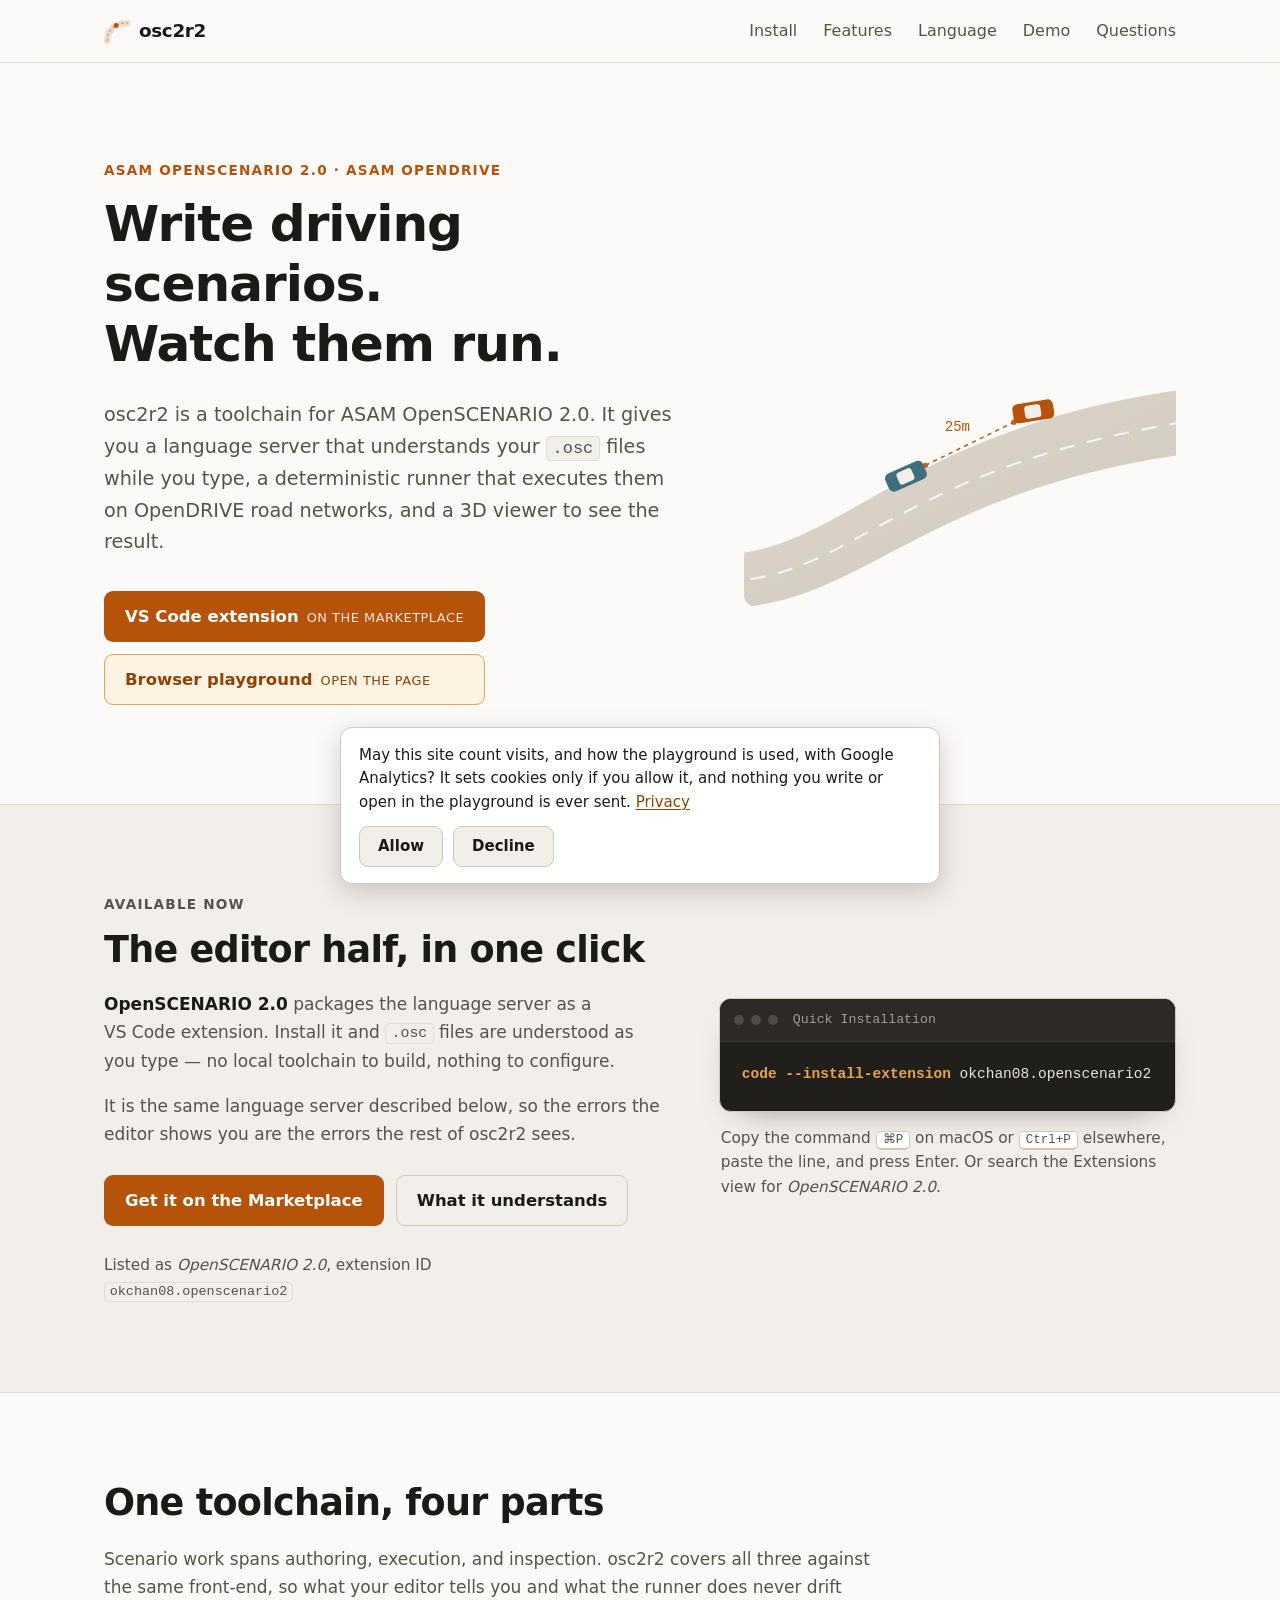
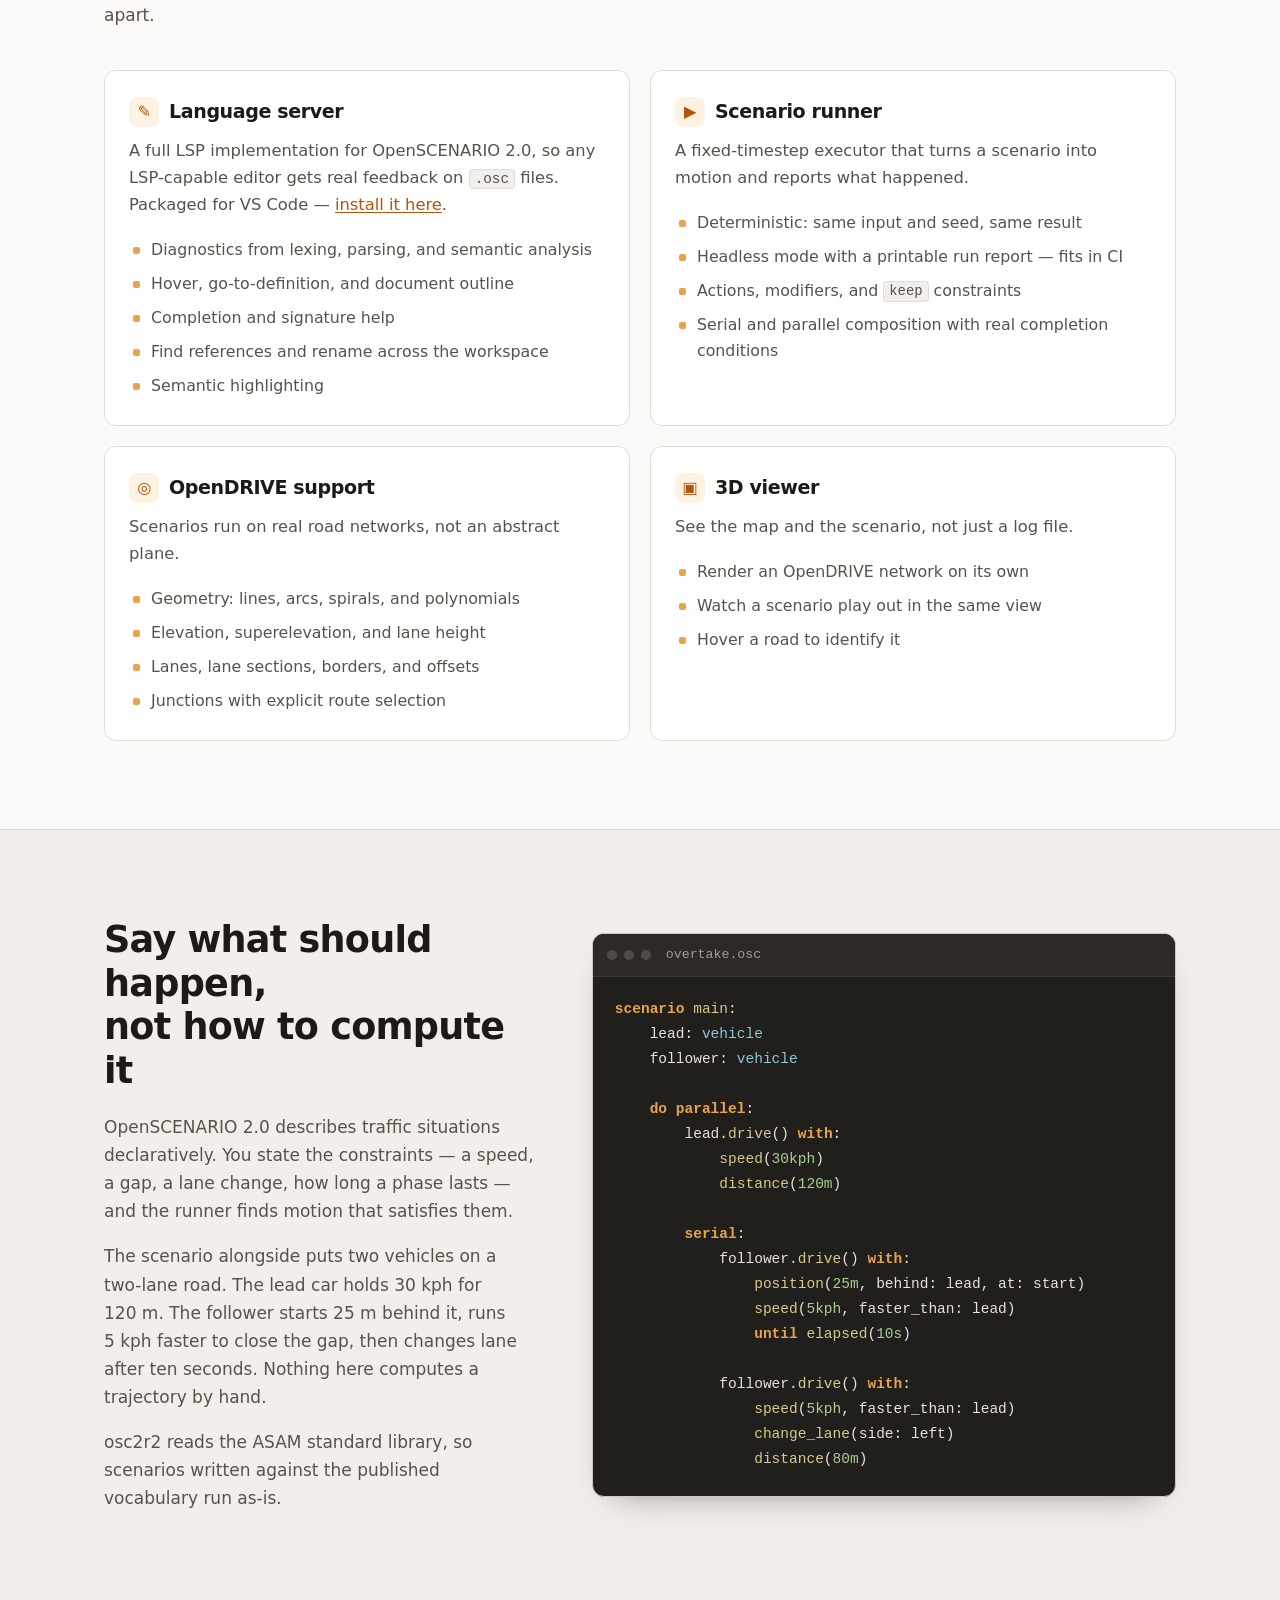
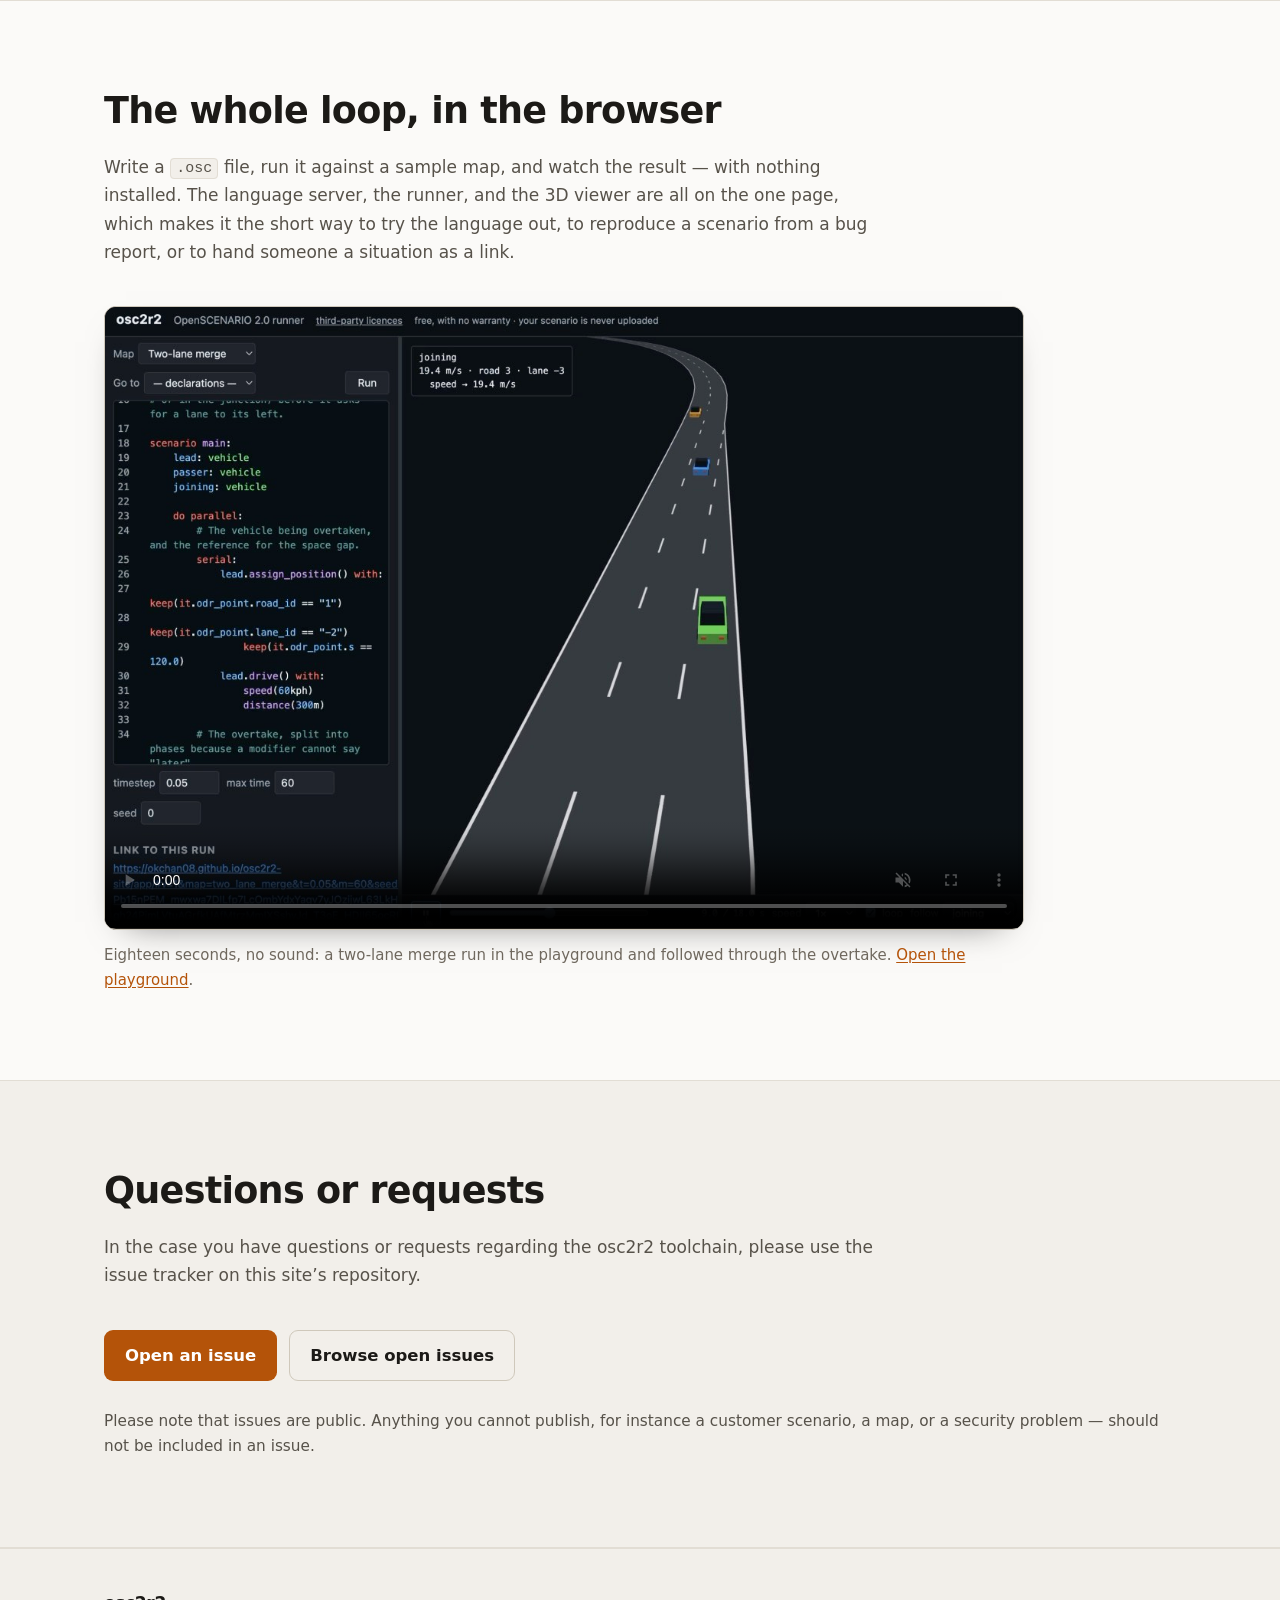
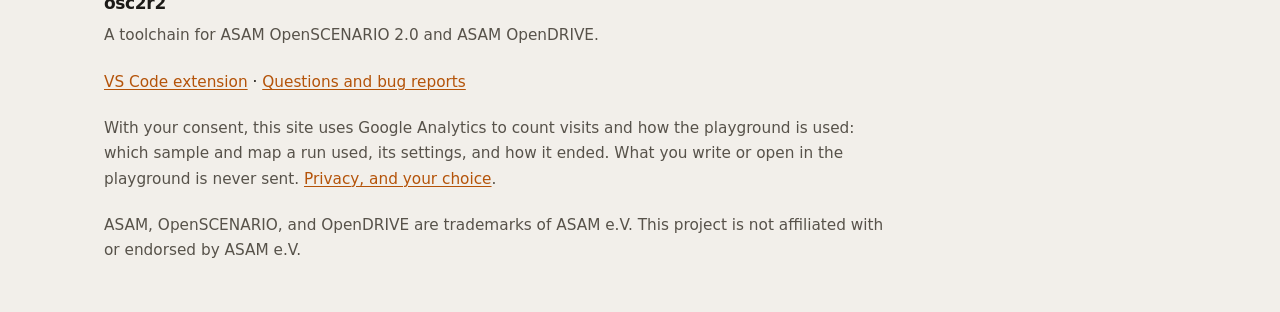
==== commit af92ec7b: "Ask before counting, and say what is counted on a privacy page Analytics loaded for every visitor wi" ====
--- a/site/index.html
+++ b/site/index.html
@@ -8,8 +8,9 @@
 <link rel="icon" href="favicon.svg" type="image/svg+xml">
 <link rel="stylesheet" href="style.css">
 
-<!-- Google Analytics. Every page loads it, and the footer says so; what it is
-     careful not to send is in the file. -->
+<!-- Google Analytics, after the visitor allows it. Every page loads it, and the
+     footer says so; how it asks, and what it is careful not to send, is in the
+     file. -->
 <script src="analytics.js"></script>
 
 <!-- Browser chrome on mobile. Two entries so it tracks the OS scheme like the
@@ -410,10 +411,10 @@
       <a href="https://github.com/okchan08/osc2r2-site/issues">Questions and bug reports</a>
     </p>
     <p class="muted small">
-      This site uses Google Analytics to count visits and how the playground is
-      used: which sample and map a run used, its settings, and how it ended.
-      What you write or open in the playground is never sent.
-      <a href="https://policies.google.com/technologies/partner-sites">How Google uses this data</a>.
+      With your consent, this site uses Google Analytics to count visits and how
+      the playground is used: which sample and map a run used, its settings, and
+      how it ended. What you write or open in the playground is never sent.
+      <a href="privacy.html">Privacy, and your choice</a>.
     </p>
     <p class="muted small">
       ASAM, OpenSCENARIO, and OpenDRIVE are trademarks of ASAM&nbsp;e.V.
--- a/site/style.css
+++ b/site/style.css
@@ -658,6 +658,21 @@
   max-width: 46em;
 }
 
+/* ─────────────────────────────── privacy ────────────────────────────── */
+
+.legal {
+  max-width: 46em;
+  padding-block: 48px 64px;
+}
+.legal h1 { font-size: 2rem; margin-bottom: 0.3em; }
+.legal h2 { font-size: 1.25rem; margin: 2em 0 0.6em; }
+.legal ul { padding-left: 1.3em; margin: 0 0 1em; }
+.legal li { margin-bottom: 0.4em; }
+/* A <button> does not inherit the page's font as a link does. */
+.legal button.btn { font-family: inherit; cursor: pointer; }
+.legal [data-consent-status] { font-weight: 560; }
+.legal [data-consent-status]:empty { display: none; }
+
 /* ────────────────────────────── footer ──────────────────────────────── */
 
 .site-footer {
